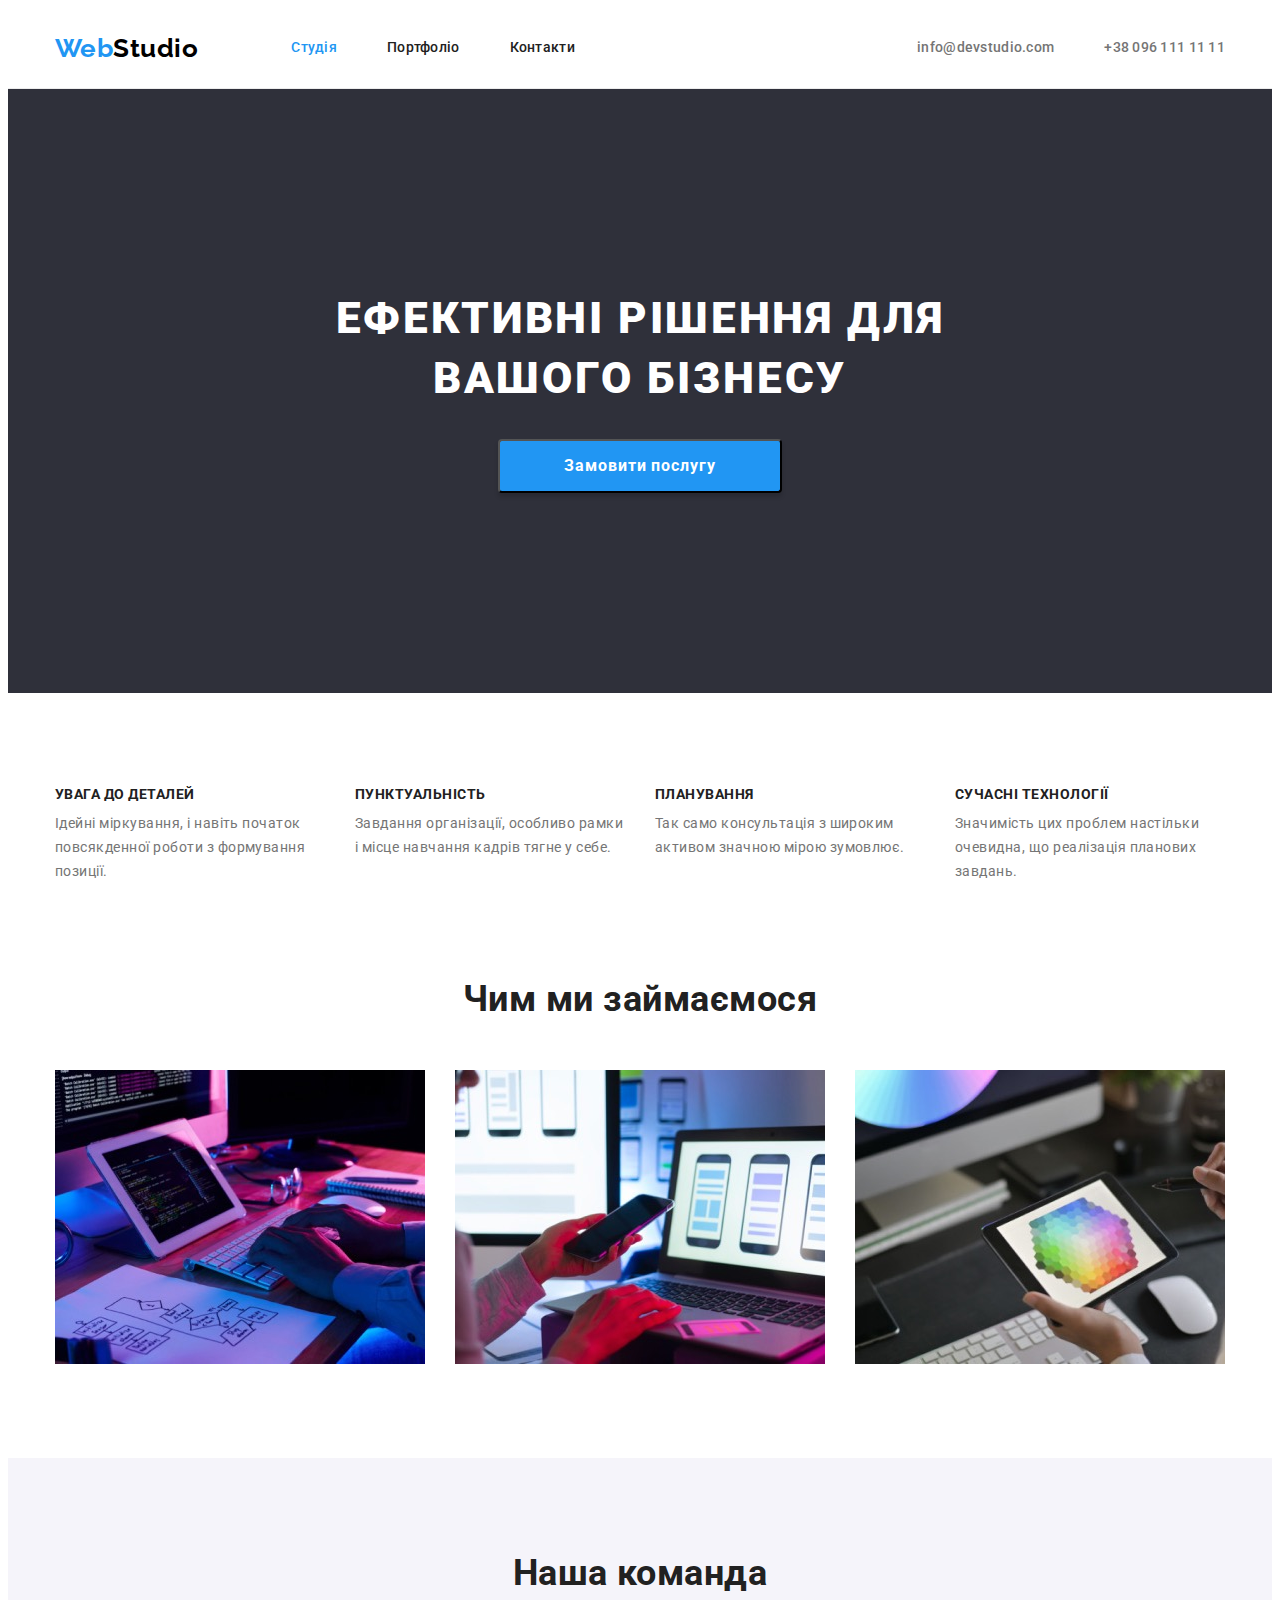
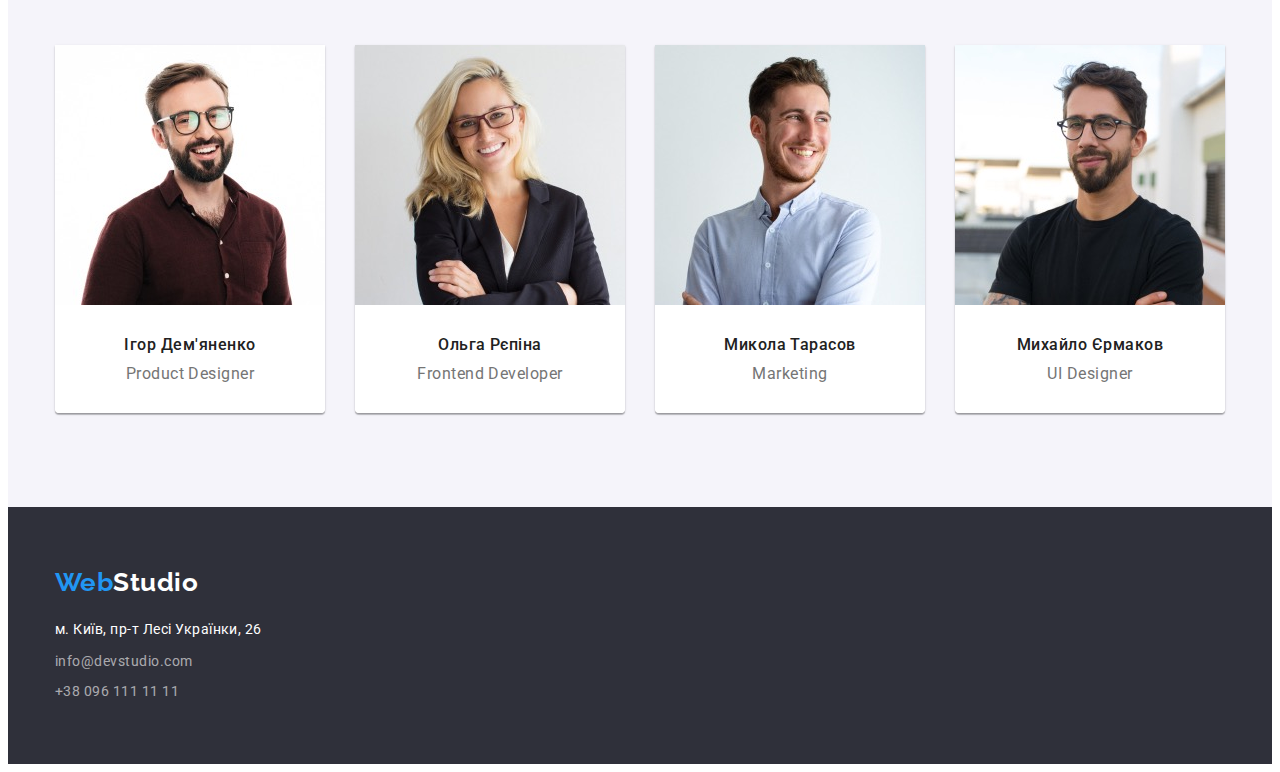
==== index.html @ a658e6cb "Summary" ====
<!DOCTYPE html>
<html lang="uk">
  <head>
    <meta charset="UTF-8" />
    <meta http-equiv="X-UA-Compatible" content="IE=edge" />
    <meta name="viewport" content="width=device-width, initial-scale=1.0" />
    <link rel="preconnect" href="https://fonts.googleapis.com" />
    <link rel="preconnect" href="https://fonts.gstatic.com" crossorigin />
    <link
      href="https://fonts.googleapis.com/css2?family=Raleway:wght@700&family=Roboto:wght@400;500;700;900&display=swap"
      rel="stylesheet"
    />
    <link
      rel="stylesheet"
      href="https://cdnjs.cloudflare.com/ajax/libs/modern-normalize/1.1.0/modern-normalize.min.css"
      integrity="sha512-wpPYUAdjBVSE4KJnH1VR1HeZfpl1ub8YT/NKx4PuQ5NmX2tKuGu6U/JRp5y+Y8XG2tV+wKQpNHVUX03MfMFn9Q=="
      crossorigin="anonymous"
      referrerpolicy="no-referrer"
    />
    <link rel="stylesheet" href="./css/styles.css" />
    <title>WebStudio</title>
  </head>
  <body>
    <!--Верхня лінія-->
    <header class="header">
      <div class="container pagination">
        <nav class="pagination">
          <a href="./index.html" class="logotype-top" lang="en"
            >Web<span class="logo-first-piece">Studio</span>
          </a>
          <ul class="nav-pages list">
            <li class="item">
              <a href="./index.html" class="link current">Студія</a>
            </li>
            <li class="item">
              <a href="./portfolio.html" class="link">Портфоліо</a>
            </li>
            <li class="item"><a href="#" class="link">Контакти</a></li>
          </ul>
        </nav>
        <ul class="feedback list">
          <li class="item">
            <a href="mailto:info@devstudio.com" lang="en" class="link"
              >info@devstudio.com</a
            >
          </li>
          <li class="item">
            <a href="tel:+380961111111" class="link">+38 096 111 11 11</a>
          </li>
        </ul>
      </div>
    </header>
    <main>
      <!--Герой-->
      <section class="hero">
        <div class="container">
          <h1 class="hero-title">Ефективні рішення для вашого бізнесу</h1>
          <button class="button-hero" type="button">Замовити послугу</button>
        </div>
      </section>
      <!--Наші переваги-->
      <section class="features">
        <div class="container">
          <h2 class="visually-hidden">Наші переваги</h2>
          <ul class="features-list list">
            <li class="item">
              <h3 class="subtitle">Увага до деталей</h3>
              <p class="features-description">
                Ідейні міркування, і навіть початок повсякденної роботи з
                формування позиції.
              </p>
            </li>
            <li class="item">
              <h3 class="subtitle">Пунктуальність</h3>
              <p class="features-description">
                Завдання організації, особливо рамки і місце навчання кадрів
                тягне у себе.
              </p>
            </li>
            <li class="item">
              <h3 class="subtitle">Планування</h3>
              <p class="features-description">
                Так само консультація з широким активом значною мірою зумовлює.
              </p>
            </li>
            <li class="item">
              <h3 class="subtitle">Сучасні технології</h3>
              <p class="features-description">
                Значимість цих проблем настільки очевидна, що реалізація
                планових завдань.
              </p>
            </li>
          </ul>
        </div>
      </section>
      <!--Чим ми займаємося-->
      <section class="activity">
        <div class="container">
          <h2 class="title">Чим ми займаємося</h2>
          <ul class="activity-list list">
            <li class="item">
              <img
                src="./images/box-1.jpg"
                alt="Руки на клавіатурі навпроти планшета"
                width="370"
                height="294"
              />
            </li>
            <li class="item">
              <img
                src="./images/box-2.jpg"
                alt="Людина навпроти комп'ютера тримає мобільний телефон"
                width="370"
                height="294"
              />
            </li>
            <li class="item">
              <img
                src="./images/box-3.jpg"
                alt="Цвітова палітра на екрані планшета"
                width="370"
                height="294"
              />
            </li>
          </ul>
        </div>
      </section>
      <!--Наша команда-->
      <section class="team">
        <div class="container">
          <h2 class="title">Наша команда</h2>
          <ul class="team-list list">
            <li class="item">
              <div class="team-member">
                <img
                  src="./images/img.jpg"
                  alt="Чоловік, який посміхається, у темній сорочці та окулярах"
                  width="270"
                  height="260"
                />
                <div class="team-member-descr">
                  <h3 class="subtitle">Ігор Дем'яненко</h3>
                  <p lang="en" class="team-description">Product designer</p>
                </div>
              </div>
            </li>
            <li class="item">
              <div class="team-member">
                <img
                  src="./images/img-2.jpg"
                  alt="Білявка, яка посміхається, у темному піджаку та окулярах"
                  width="270"
                  height="260"
                />
                <div class="team-member-descr">
                  <h3 class="subtitle">Ольга Рєпіна</h3>
                  <p lang="en" class="team-description">Frontend developer</p>
                </div>
              </div>
            </li>
            <li class="item">
              <div class="team-member">
                <img
                  src="./images/img-3.jpg"
                  alt="Чоловік, який посміхається, у світлій сорочці дивиться вбок"
                  width="270"
                  height="260"
                />
                <div class="team-member-descr">
                  <h3 class="subtitle">Микола Тарасов</h3>
                  <p lang="en" class="team-description">Marketing</p>
                </div>
              </div>
            </li>
            <li class="item">
              <div class="team-member">
                <img
                  src="./images/img-4.jpg"
                  alt="Чоловік у темній футболці дивиться у камеру"
                  width="270"
                  height="260"
                />
                <div class="team-member-descr">
                  <h3 class="subtitle">Михайло Єрмаков</h3>
                  <p lang="en" class="team-description">UI designer</p>
                </div>
              </div>
            </li>
          </ul>
        </div>
      </section>
    </main>
    <!--Підвал-->
    <footer class="cellar">
      <div class="container">
        <a href="./index.html" class="logotype-bottom"
          >Web<span class="logo-second-piece">Studio</span>
        </a>
        <address class="address">
          <ul class="connection list">
            <li>
              <a
                href="https://goo.gl/maps/ToiSX3L1xAdF7Vyq6"
                target="_blank"
                rel="noopener noreferrer nofollow"
                class="map"
                >м. Київ, пр-т Лесі Українки, 26</a
              >
            </li>
            <li>
              <a href="mailto:info@devstudio.com" class="mail"
                >info@devstudio.com</a
              >
            </li>
            <li>
              <a href="tel:+380961111111" class="phone">+38 096 111 11 11</a>
            </li>
          </ul>
        </address>
      </div>
    </footer>
  </body>
</html>
---- css/styles.css ----
:root {
    --bgc-primary: #ffffff;
    --bgc-secondary: #2f303a;
    --bgc-tertiary: #f5f4fa;
    --text-colour-primary: #212121;
    --text-colour-secondary: #757575;
    --text-colour-tertiary: #ffffff;
    --accent-colour: #2196f3;
    --accent-colour-hover: #188ce8;
    --text-colour-logo: #000000;
    --text-colour-contacts-footer: rgba(255, 255, 255, 0.6);
    --border-colour-header: #ececec;
    --border-colour-item: #eeeeee;
 }

*, *::before, *::after {
    box-sizing: inherit;
}

body {
    font-family: 'Roboto', sans-serif;
    letter-spacing: 0.03em;

    background-color: var(--bgc-primary);
    color: var(--text-colour-primary);
}

/* Utilities */

.lowercase-letter {
    text-transform: lowercase;
}

.list {
    padding: 0;
    margin: 0;
    list-style: none;
}

img {
    display: block;
    max-width: 100%;
    height: auto;   
} 

.container {
    margin-left: auto;
    margin-right: auto;
    padding-left: 15px;
    padding-right: 15px;
    width: 1170px;
}

/* header styles */

.header {
    border-bottom: 1px solid var(--border-colour-header);
}

.pagination {
    display: flex;
    align-items: center;
    justify-content: space-between;
}

.logotype-top {
    font-family: 'Raleway', sans-serif;
    font-weight: 700;
    font-size: 26px;
    line-height: 1.19;
    text-decoration: none;

    color: var(--accent-colour);
}

.logo-first-piece {
    font-family: 'Raleway', sans-serif;
    font-weight: 700;
    font-size: 26px;
    line-height: 1.19;

    color: var(--text-colour-logo);
}

.nav-pages {
    display: flex;
    margin-left: 93px;
}

.nav-pages .item + .item {
    margin-left: 50px;
}

.link {
    display: block;
    font-weight: 500;
    font-size: 14px;
    line-height: 1.14;
    letter-spacing: 0.02em;
    text-decoration: none;

    color: inherit;

    padding-top: 32px;
    padding-bottom: 32px;
}

.current {
    font-weight: 500;
    font-size: 14px;
    line-height: 1.14;
    letter-spacing: 0.02em;
    text-decoration: none;

    color: var(--accent-colour);
}

.feedback {
    display: flex;
}

.feedback .link {
    display: block;
    color: var(--text-colour-secondary);
}

.feedback .item + .item {
    margin-left: 50px;
}

/* Webstudio styles */
/* hero styles */

.hero {
    text-align: center;
    background-color: var(--bgc-secondary);
    padding-top: 200px;
    padding-bottom: 200px;
}

.hero-title {
    width: 696px;
    margin-top: 0;
    margin-bottom: 30px;
    margin-left: auto;
    margin-right: auto;

    font-weight: 900;
    font-size: 44px;
    line-height: 1.36;
    letter-spacing: 0.06em;
    text-transform: uppercase;

    color: var(--text-colour-tertiary);
}

.button-hero {
    display: inline-block;
    width: 216px;
    padding: 10px 32px;

    font-family: inherit;
    font-weight: 700;
    font-size: 16px;
    line-height: 1.87;
    letter-spacing: 0.06em;

    background-color: var(--accent-colour);
    color: var(--text-colour-tertiary);

    cursor: pointer;
    box-shadow: 0px 4px 4px rgba(0, 0, 0, 0.15);
    border-radius: 4px;
}

.button-hero:hover {
    background: var(--accent-colour-hover);
    box-shadow: 0px 4px 4px rgba(0, 0, 0, 0.15);
    border-radius: 4px;
}

/* Features styles */

.features {
    padding-top: 94px;
}

.features-list {
    display: flex;
}

.features-list .item + .item {
    margin-left: 30px;
}

.features-list .item {
    width: 270px;
}

.features .subtitle {
    font-size: 14px;
    line-height: 1.14;
    text-transform: uppercase;

    margin-top: 0;
    margin-bottom: 10px;
}

.features-description {
    font-size: 14px;
    line-height: 1.71;

    color: var(--text-colour-secondary);

    margin-top: 0;
    margin-bottom: 0;
}

/* Activity styles */

.activity {
    padding: 94px 0;
}

.activity .title {
    font-size: 36px;
    line-height: 1.17;
    text-align: center;

    margin-top: 0;
    margin-bottom: 50px;
}

.activity-list {
    display: flex;
    flex-wrap: wrap;
    gap: 30px;
}

/* Team styles */

.team {
    background-color: var(--bgc-tertiary);

    padding: 94px 0;
}

.team .title {
    margin-top: 0;
    margin-bottom: 50px;

    font-size: 36px;
    line-height: 1.17;   
    text-align: center;
}

.team-list {
    display: flex;
}

.team-list .item + .item {
    margin-left: 30px;
}

.team-member {
    box-shadow: 0px 1px 3px rgba(0, 0, 0, 0.12), 0px 1px 1px rgba(0, 0, 0, 0.14), 0px 2px 1px rgba(0, 0, 0, 0.2);
    border-radius: 0px 0px 4px 4px;
}

.team-member-descr {
    background-color: var(--bgc-primary);

    border-radius: 0px 0px 4px 4px;
    
    padding-top: 30px;
    padding-bottom: 30px;
}

.team .subtitle {
    font-weight: 500;
    font-size: 16px;
    line-height: 1.19;
    text-align: center;

    margin-top: 0;
    margin-bottom: 10px;
}

.team-description {
    font-size: 16px;
    line-height: 1.19;
    text-transform: capitalize;
    text-align: center;

    color: var(--text-colour-secondary);

    margin: 0;
}

/* Footer styles */

.cellar {
    background-color: var(--bgc-secondary);
    padding-top: 60px;
    padding-bottom: 60px;
}

.logotype-bottom {
    display: inline-block;
    margin-bottom: 20px;

    font-family: 'Raleway', serif;
    font-weight: 700;
    font-size: 26px;
    line-height: 1.19;
    text-decoration: none;

    color: var(--accent-colour);
}

.logo-second-piece {
    font-family: 'Raleway', sans-serif;
    font-weight: 700;
    font-size: 26px;
    line-height: 1.19;

    color: var(--text-colour-tertiary);
}

.address {
    font-style: normal;
}

.map {
    display: inline-block;
    margin-bottom: 9px;

    font-size: 14px;
    line-height: 1.714;
    text-decoration: none;

    color: var(--text-colour-tertiary);
}
.mail {
    display: inline-block;
    margin-bottom: 6px;

    font-size: 14px;
    line-height: 1.714;
    text-decoration: none;

    color: var(--text-colour-contacts-footer);
}    

.phone {
    font-size: 14px;
    line-height: 1.71;
    text-decoration: none;

    color: var(--text-colour-contacts-footer);
}

/* Portfolio styles */
/* Projects styles */

.projects {
    padding-top: 94px;
    padding-bottom: 94px;
}

/* Filters styles */

.filters-list {
    display: flex;
    justify-content: center;
    margin-bottom: 50px;
}

.filters-list .item + .item {
    margin-left: 8px;
}

.button-filter {
    font-weight: 500;
    font-size: 16px;
    line-height: 1.62;
    letter-spacing: inherit;
    text-align: center;

    color: inherit;
    background-color: var(--bgc-tertiary);

    cursor: pointer;

    padding: 6px 22px;
    border: none;
    border-radius: 4px;
}

.button-filter:hover,
.button-filter:focus {
    color: var(--text-colour-tertiary);
    background-color: var(--accent-colour);
}

.current-btn {
    color: var(--text-colour-tertiary);
    background-color: var(--accent-colour);

    box-shadow: 0px 3px 1px rgba(0, 0, 0, 0.1), 0px 1px 2px rgba(0, 0, 0, 0.08), 0px 2px 2px rgba(0, 0, 0, 0.12);
}

/* Project's boxes styles */

.projects-list {
    display: flex;
    flex-wrap: wrap;
    gap: 30px;
}

.project-link {
    display: block;
    text-decoration: none;

    color: inherit;
}

.project-descr {
    padding: 20px 24px;

    border: 1px solid var(--border-colour-item);
    border-top: none;
}

.projects-list .subtitle {
    margin: 0 auto 4px;

    font-size: 18px;
    line-height: 2;
    letter-spacing: 0.06em;
    text-transform: capitalize;
}

.projects-list .description {
    margin: 0 auto;

    font-size: 16px;
    line-height: 1.87;

    color: var(--text-colour-secondary);
}

/* Miscellanea */

.visually-hidden {
    position: absolute;    
    white-space: nowrap;    
    width: 1px;   
    height: 1px;
    
    overflow: hidden;   
    border: 0;   
    padding: 0;    
    clip: rect(0, 0, 0, 0);    
    clip-path: inset(50%);    
    margin: -1px;
}

.link:hover,
.link:focus,
.map:hover,
.map:focus,
.mail:hover,
.mail:focus,
.phone:hover,
.phone:focus {
    color: var(--accent-colour);
}
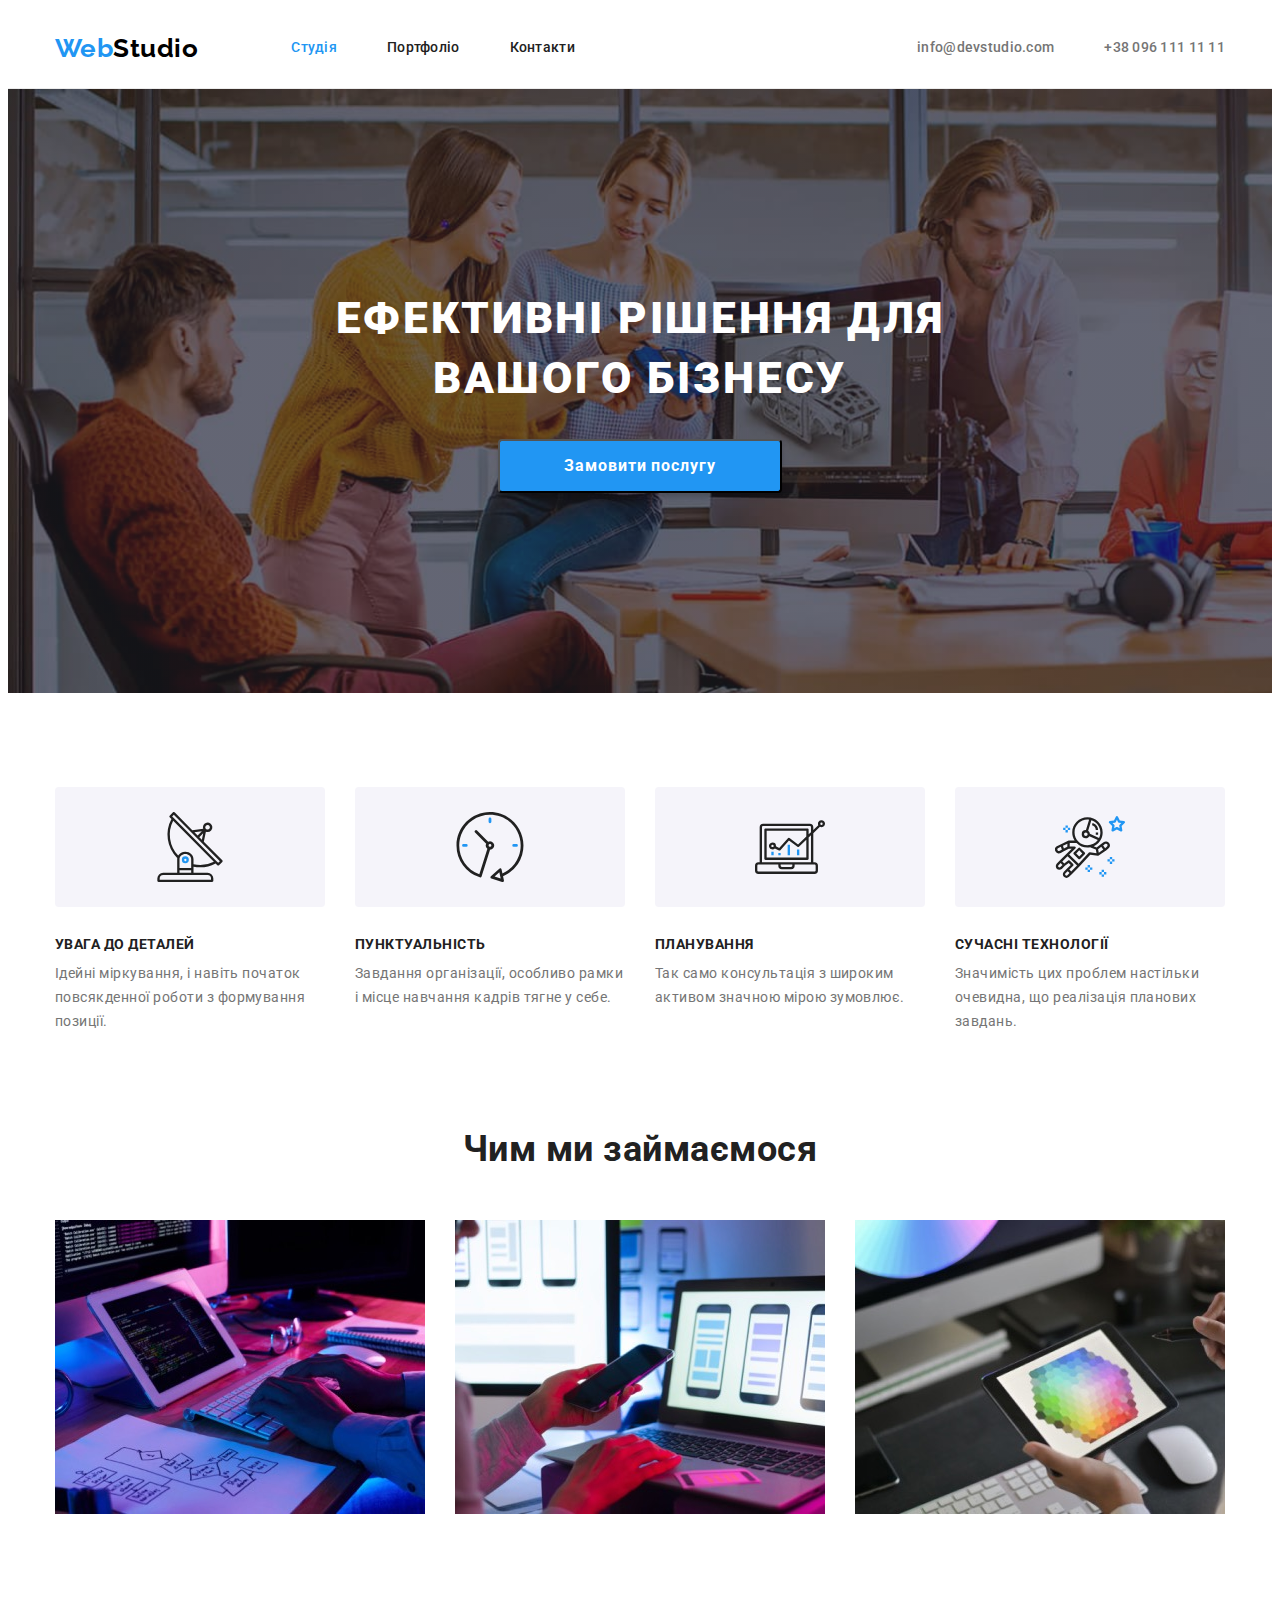
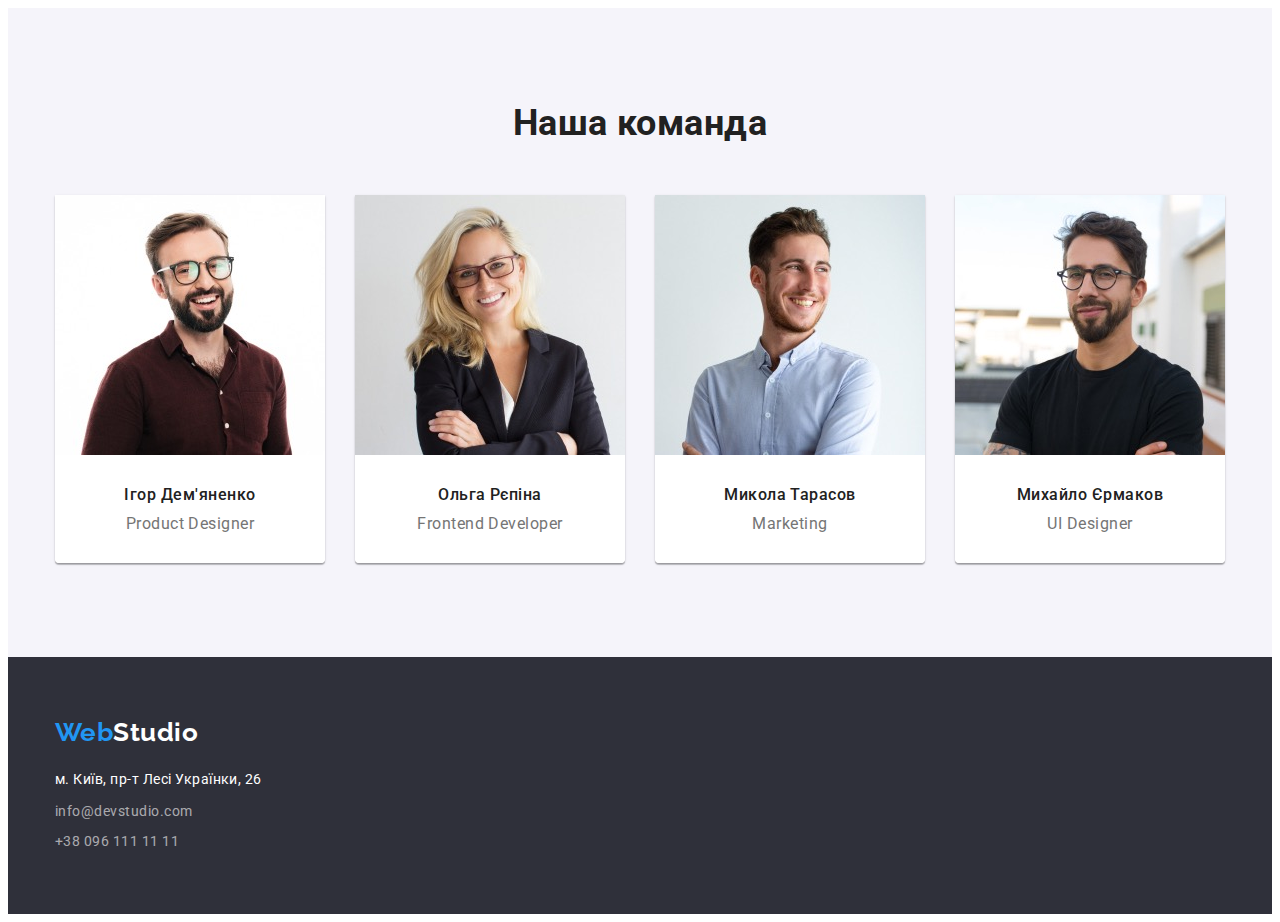
==== commit 65ceab0c: "Update files" ====
--- a/index.html
+++ b/index.html
@@ -52,38 +52,40 @@
     </header>
     <main>
       <!--Герой-->
-      <section class="hero">
-        <div class="container">
-          <h1 class="hero-title">Ефективні рішення для вашого бізнесу</h1>
-          <button class="button-hero" type="button">Замовити послугу</button>
-        </div>
-      </section>
+      <div class="hero-background">
+        <section class="hero">
+          <div class="container">
+            <h1 class="hero-title">Ефективні рішення для вашого бізнесу</h1>
+            <button class="button-hero" type="button">Замовити послугу</button>
+          </div>
+        </section>
+      </div>
       <!--Наші переваги-->
       <section class="features">
         <div class="container">
           <h2 class="visually-hidden">Наші переваги</h2>
           <ul class="features-list list">
-            <li class="item">
+            <li class="item icon-antenna">
               <h3 class="subtitle">Увага до деталей</h3>
               <p class="features-description">
                 Ідейні міркування, і навіть початок повсякденної роботи з
                 формування позиції.
               </p>
             </li>
-            <li class="item">
+            <li class="item icon-clock">
               <h3 class="subtitle">Пунктуальність</h3>
               <p class="features-description">
                 Завдання організації, особливо рамки і місце навчання кадрів
                 тягне у себе.
               </p>
             </li>
-            <li class="item">
+            <li class="item icon-diagram">
               <h3 class="subtitle">Планування</h3>
               <p class="features-description">
                 Так само консультація з широким активом значною мірою зумовлює.
               </p>
             </li>
-            <li class="item">
+            <li class="item icon-astronaut">
               <h3 class="subtitle">Сучасні технології</h3>
               <p class="features-description">
                 Значимість цих проблем настільки очевидна, що реалізація
@@ -141,6 +143,20 @@
                 <div class="team-member-descr">
                   <h3 class="subtitle">Ігор Дем'яненко</h3>
                   <p lang="en" class="team-description">Product designer</p>
+                  <ul class="team-social-links-list list">
+                    <li>
+                      <a href="#"></a>
+                    </li>
+                    <li>
+                      <a href="#"></a>
+                    </li>
+                    <li>
+                      <a href="#"></a>
+                    </li>
+                    <li>
+                      <a href="#"></a>
+                    </li>
+                  </ul>
                 </div>
               </div>
             </li>
@@ -155,6 +171,20 @@
                 <div class="team-member-descr">
                   <h3 class="subtitle">Ольга Рєпіна</h3>
                   <p lang="en" class="team-description">Frontend developer</p>
+                  <ul class="team-social-links-list list">
+                    <li>
+                      <a href="#"></a>
+                    </li>
+                    <li>
+                      <a href="#"></a>
+                    </li>
+                    <li>
+                      <a href="#"></a>
+                    </li>
+                    <li>
+                      <a href="#"></a>
+                    </li>
+                  </ul>
                 </div>
               </div>
             </li>
@@ -169,6 +199,20 @@
                 <div class="team-member-descr">
                   <h3 class="subtitle">Микола Тарасов</h3>
                   <p lang="en" class="team-description">Marketing</p>
+                  <ul class="team-social-links-list list">
+                    <li>
+                      <a href="#"></a>
+                    </li>
+                    <li>
+                      <a href="#"></a>
+                    </li>
+                    <li>
+                      <a href="#"></a>
+                    </li>
+                    <li>
+                      <a href="#"></a>
+                    </li>
+                  </ul>
                 </div>
               </div>
             </li>
@@ -183,6 +227,20 @@
                 <div class="team-member-descr">
                   <h3 class="subtitle">Михайло Єрмаков</h3>
                   <p lang="en" class="team-description">UI designer</p>
+                  <ul class="team-social-links-list list">
+                    <li>
+                      <a href="#"></a>
+                    </li>
+                    <li>
+                      <a href="#"></a>
+                    </li>
+                    <li>
+                      <a href="#"></a>
+                    </li>
+                    <li>
+                      <a href="#"></a>
+                    </li>
+                  </ul>
                 </div>
               </div>
             </li>
--- a/css/styles.css
+++ b/css/styles.css
@@ -131,9 +131,19 @@
 /* Webstudio styles */
 /* hero styles */
 
+.hero-background {
+    max-width: 1600px;
+    min-height: 600px;
+    margin-left: auto;
+    margin-right: auto;
+    
+    background-image: linear-gradient(to right, rgba(47, 48, 58, 0.4), rgba(47, 48, 58, 0.4)), url('../images/meeting-bgd.jpg');
+    background-repeat: no-repeat;
+    background-size: cover;
+}
+
 .hero {
     text-align: center;
-    background-color: var(--bgc-secondary);
     padding-top: 200px;
     padding-bottom: 200px;
 }
@@ -195,6 +205,33 @@
 
 .features-list .item {
     width: 270px;
+}
+
+.features-list .item::before {
+    display: block;
+    content: '';
+    height: 120px;
+    margin-bottom: 30px;
+    background-repeat: no-repeat;
+    background-position: center;
+    background-color: var(--bgc-tertiary);
+    border-radius: 4px; 
+}
+
+.icon-antenna::before {
+    background-image: url(../images/antenna.svg);
+}
+
+.icon-clock::before {
+    background-image: url(../images/clock.svg);
+}
+
+.icon-diagram::before {
+    background-image: url(../images/diagram.svg);
+}
+
+.icon-astronaut::before {
+    background-image: url(../images/astronaut.svg);
 }
 
 .features .subtitle {
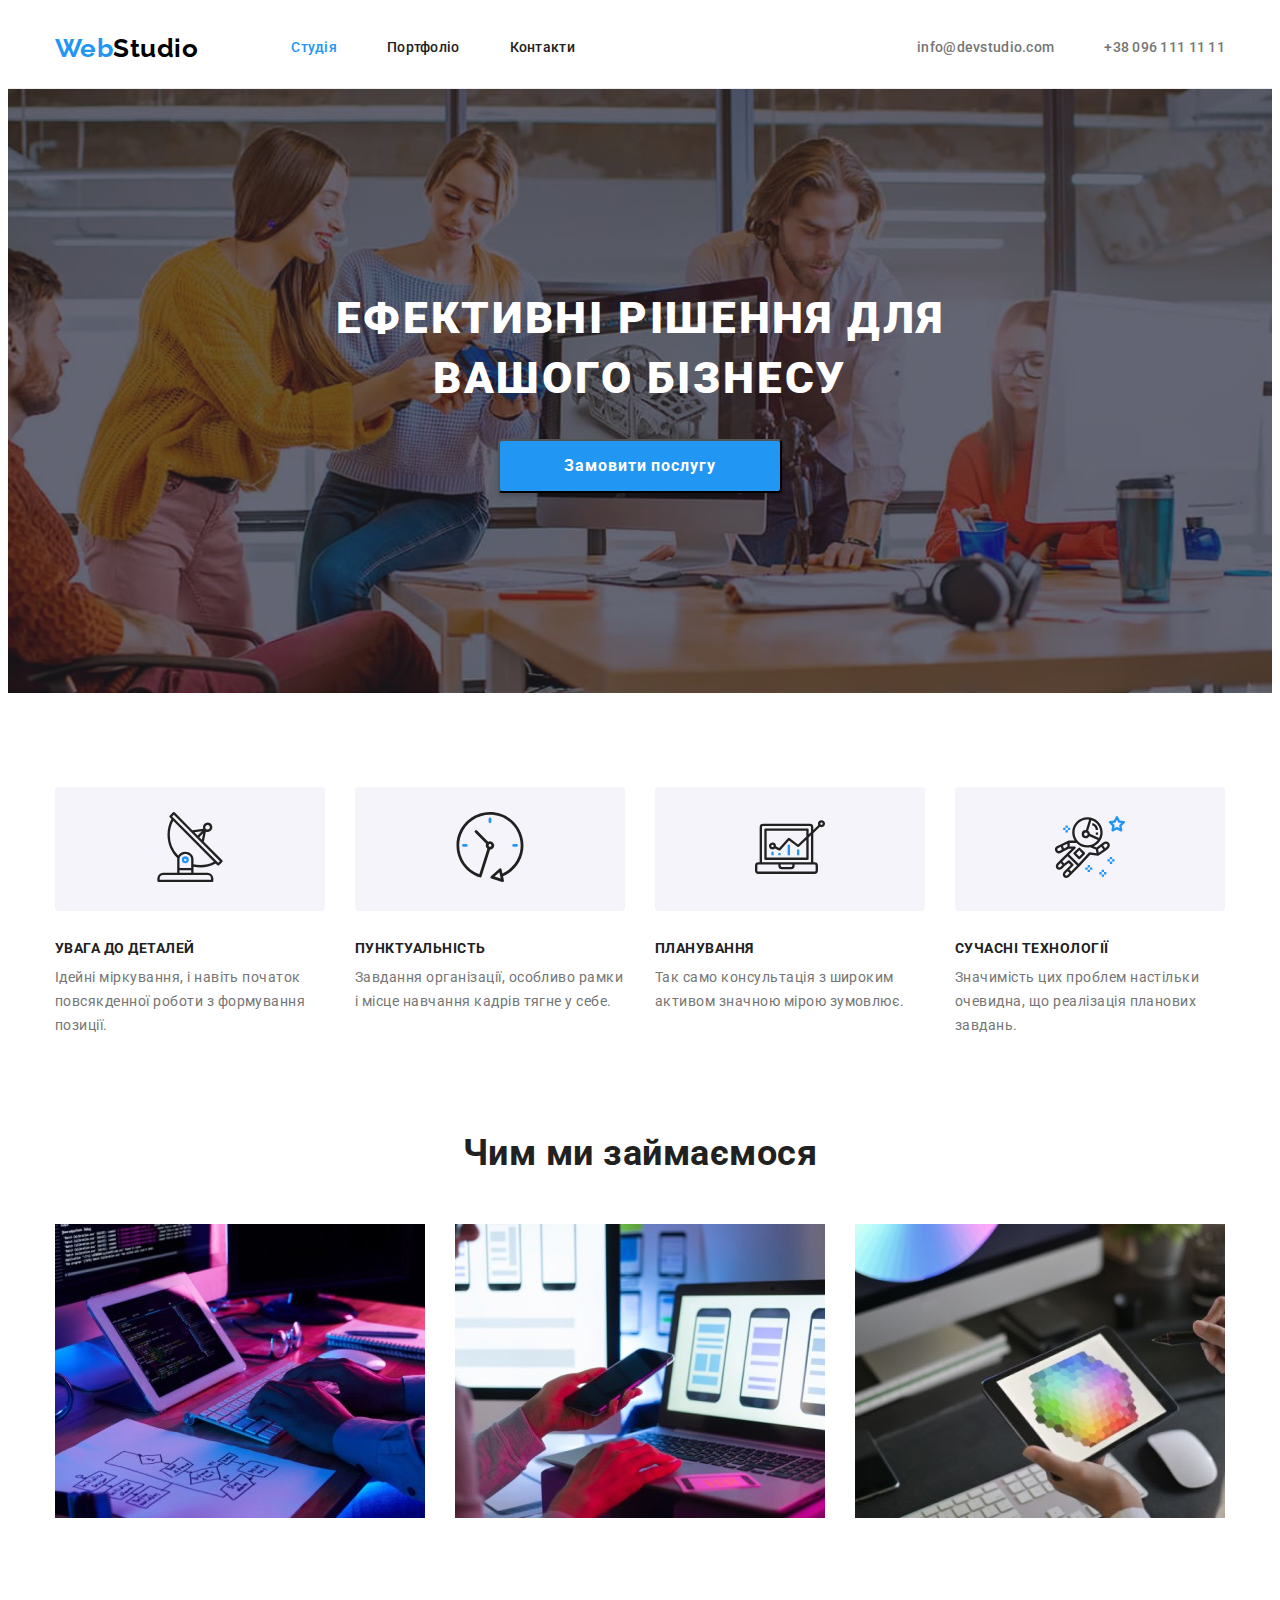
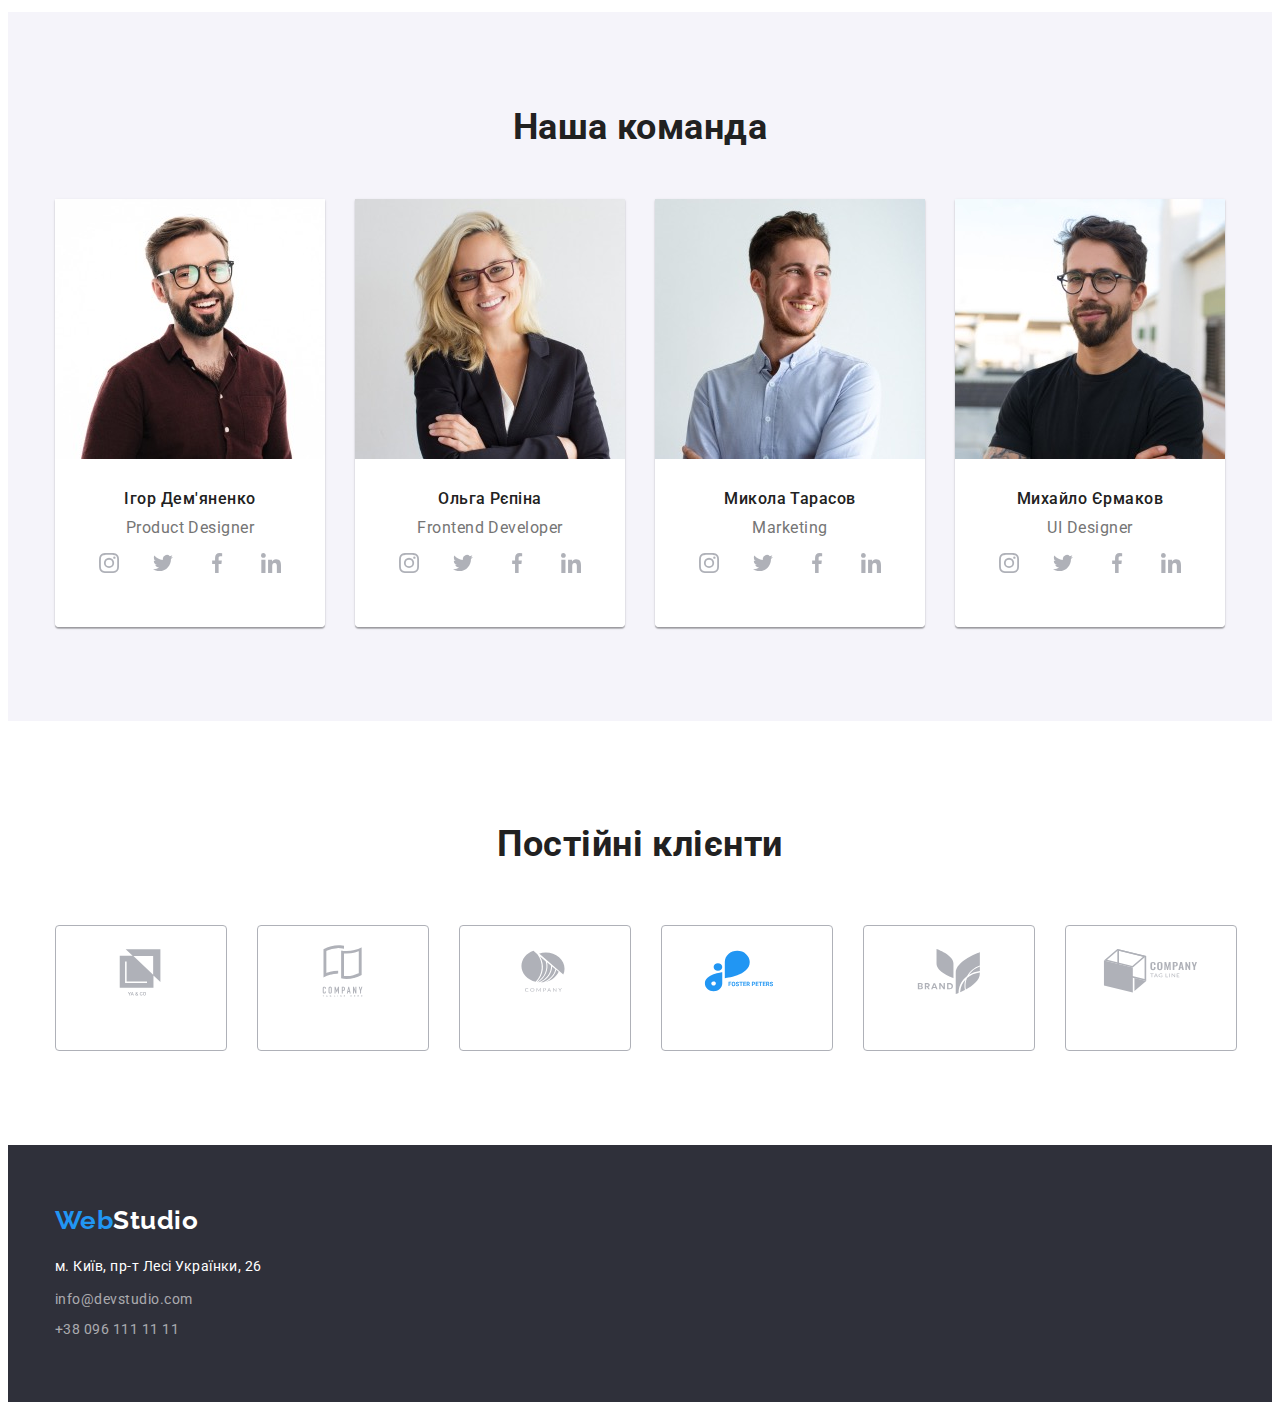
==== commit 9683a808: "Summary" ====
--- a/index.html
+++ b/index.html
@@ -65,27 +65,47 @@
         <div class="container">
           <h2 class="visually-hidden">Наші переваги</h2>
           <ul class="features-list list">
-            <li class="item icon-antenna">
+            <li class="item">
+              <div class="features-icon">
+                <svg class="icon" width="70" height="70">
+                  <use href="./images/icons.svg#icon-antenna"></use>
+                </svg>
+              </div>
               <h3 class="subtitle">Увага до деталей</h3>
               <p class="features-description">
                 Ідейні міркування, і навіть початок повсякденної роботи з
                 формування позиції.
               </p>
             </li>
-            <li class="item icon-clock">
+            <li class="item">
+              <div class="features-icon">
+                <svg class="icon" width="70" height="70">
+                  <use href="./images/icons.svg#icon-clock"></use>
+                </svg>
+              </div>
               <h3 class="subtitle">Пунктуальність</h3>
               <p class="features-description">
                 Завдання організації, особливо рамки і місце навчання кадрів
                 тягне у себе.
               </p>
             </li>
-            <li class="item icon-diagram">
+            <li class="item">
+              <div class="features-icon">
+                <svg class="icon" width="70" height="70">
+                  <use href="./images/icons.svg#icon-diagram"></use>
+                </svg>
+              </div>
               <h3 class="subtitle">Планування</h3>
               <p class="features-description">
                 Так само консультація з широким активом значною мірою зумовлює.
               </p>
             </li>
-            <li class="item icon-astronaut">
+            <li class="item">
+              <div class="features-icon">
+                <svg class="icon" width="70" height="70">
+                  <use href="./images/icons.svg#icon-astronaut"></use>
+                </svg>
+              </div>
               <h3 class="subtitle">Сучасні технології</h3>
               <p class="features-description">
                 Значимість цих проблем настільки очевидна, що реалізація
@@ -145,16 +165,32 @@
                   <p lang="en" class="team-description">Product designer</p>
                   <ul class="team-social-links-list list">
                     <li>
-                      <a href="#"></a>
-                    </li>
-                    <li>
-                      <a href="#"></a>
-                    </li>
-                    <li>
-                      <a href="#"></a>
-                    </li>
-                    <li>
-                      <a href="#"></a>
+                      <a class="social-link" href="#">
+                        <svg class="icon" width="20" height="20">
+                          <use href="./images/icons.svg#icon-instagram"></use>
+                        </svg>
+                      </a>
+                    </li>
+                    <li>
+                      <a class="social-link" href="#">
+                        <svg class="icon" width="20" height="20">
+                          <use href="./images/icons.svg#icon-twitter"></use>
+                        </svg>
+                      </a>
+                    </li>
+                    <li>
+                      <a class="social-link" href="#">
+                        <svg class="icon" width="20" height="20">
+                          <use href="./images/icons.svg#icon-facebook"></use>
+                        </svg>
+                      </a>
+                    </li>
+                    <li>
+                      <a class="social-link" href="#">
+                        <svg class="icon" width="20" height="20">
+                          <use href="./images/icons.svg#icon-linkedin"></use>
+                        </svg>
+                      </a>
                     </li>
                   </ul>
                 </div>
@@ -173,16 +209,32 @@
                   <p lang="en" class="team-description">Frontend developer</p>
                   <ul class="team-social-links-list list">
                     <li>
-                      <a href="#"></a>
-                    </li>
-                    <li>
-                      <a href="#"></a>
-                    </li>
-                    <li>
-                      <a href="#"></a>
-                    </li>
-                    <li>
-                      <a href="#"></a>
+                      <a class="social-link" href="#">
+                        <svg class="icon" width="20" height="20">
+                          <use href="./images/icons.svg#icon-instagram"></use>
+                        </svg>
+                      </a>
+                    </li>
+                    <li>
+                      <a class="social-link" href="#">
+                        <svg class="icon" width="20" height="20">
+                          <use href="./images/icons.svg#icon-twitter"></use>
+                        </svg>
+                      </a>
+                    </li>
+                    <li>
+                      <a class="social-link" href="#">
+                        <svg class="icon" width="20" height="20">
+                          <use href="./images/icons.svg#icon-facebook"></use>
+                        </svg>
+                      </a>
+                    </li>
+                    <li>
+                      <a class="social-link" href="#">
+                        <svg class="icon" width="20" height="20">
+                          <use href="./images/icons.svg#icon-linkedin"></use>
+                        </svg>
+                      </a>
                     </li>
                   </ul>
                 </div>
@@ -201,16 +253,32 @@
                   <p lang="en" class="team-description">Marketing</p>
                   <ul class="team-social-links-list list">
                     <li>
-                      <a href="#"></a>
-                    </li>
-                    <li>
-                      <a href="#"></a>
-                    </li>
-                    <li>
-                      <a href="#"></a>
-                    </li>
-                    <li>
-                      <a href="#"></a>
+                      <a class="social-link" href="#">
+                        <svg class="icon" width="20" height="20">
+                          <use href="./images/icons.svg#icon-instagram"></use>
+                        </svg>
+                      </a>
+                    </li>
+                    <li>
+                      <a class="social-link" href="#">
+                        <svg class="icon" width="20" height="20">
+                          <use href="./images/icons.svg#icon-twitter"></use>
+                        </svg>
+                      </a>
+                    </li>
+                    <li>
+                      <a class="social-link" href="#">
+                        <svg class="icon" width="20" height="20">
+                          <use href="./images/icons.svg#icon-facebook"></use>
+                        </svg>
+                      </a>
+                    </li>
+                    <li>
+                      <a class="social-link" href="#">
+                        <svg class="icon" width="20" height="20">
+                          <use href="./images/icons.svg#icon-linkedin"></use>
+                        </svg>
+                      </a>
                     </li>
                   </ul>
                 </div>
@@ -229,20 +297,86 @@
                   <p lang="en" class="team-description">UI designer</p>
                   <ul class="team-social-links-list list">
                     <li>
-                      <a href="#"></a>
-                    </li>
-                    <li>
-                      <a href="#"></a>
-                    </li>
-                    <li>
-                      <a href="#"></a>
-                    </li>
-                    <li>
-                      <a href="#"></a>
+                      <a class="social-link" href="#">
+                        <svg class="icon" width="20" height="20">
+                          <use href="./images/icons.svg#icon-instagram"></use>
+                        </svg>
+                      </a>
+                    </li>
+                    <li>
+                      <a class="social-link" href="#">
+                        <svg class="icon" width="20" height="20">
+                          <use href="./images/icons.svg#icon-twitter"></use>
+                        </svg>
+                      </a>
+                    </li>
+                    <li>
+                      <a class="social-link" href="#">
+                        <svg class="icon" width="20" height="20">
+                          <use href="./images/icons.svg#icon-facebook"></use>
+                        </svg>
+                      </a>
+                    </li>
+                    <li>
+                      <a class="social-link" href="#">
+                        <svg class="icon" width="20" height="20">
+                          <use href="./images/icons.svg#icon-linkedin"></use>
+                        </svg>
+                      </a>
                     </li>
                   </ul>
                 </div>
               </div>
+            </li>
+          </ul>
+        </div>
+      </section>
+      <!--Постійні клієнти-->
+      <section class="clients">
+        <div class="container">
+          <h2 class="clients-title">Постійні клієнти</h2>
+          <ul class="clients-list list">
+            <li class="clients-logo">
+              <a href="#" class="client-logo-link">
+                <svg class="icon" width="106" height="60">
+                  <use href="./images/icons.svg#icon-client-1"></use>
+                </svg>
+              </a>
+            </li>
+            <li class="clients-logo">
+              <a href="#" class="client-logo-link">
+                <svg class="icon" width="106" height="60">
+                  <use href="./images/icons.svg#icon-client-2"></use>
+                </svg>
+              </a>
+            </li>
+            <li class="clients-logo">
+              <a href="#" class="client-logo-link">
+                <svg class="icon" width="106" height="60">
+                  <use href="./images/icons.svg#icon-client-3"></use>
+                </svg>
+              </a>
+            </li>
+            <li class="clients-logo">
+              <a href="#" class="client-logo-link">
+                <svg class="icon" width="106" height="60">
+                  <use href="./images/icons.svg#icon-client-4"></use>
+                </svg>
+              </a>
+            </li>
+            <li class="clients-logo">
+              <a href="#" class="client-logo-link">
+                <svg class="icon" width="106" height="60">
+                  <use href="./images/icons.svg#icon-client-5"></use>
+                </svg>
+              </a>
+            </li>
+            <li class="clients-logo">
+              <a href="#" class="client-logo-link">
+                <svg class="icon" width="106" height="60">
+                  <use href="./images/icons.svg#icon-client-6"></use>
+                </svg>
+              </a>
             </li>
           </ul>
         </div>
--- a/css/styles.css
+++ b/css/styles.css
@@ -134,11 +134,9 @@
 .hero-background {
     max-width: 1600px;
     min-height: 600px;
-    margin-left: auto;
-    margin-right: auto;
-    
+
     background-image: linear-gradient(to right, rgba(47, 48, 58, 0.4), rgba(47, 48, 58, 0.4)), url('../images/meeting-bgd.jpg');
-    background-repeat: no-repeat;
+    background-position: center;
     background-size: cover;
 }
 
@@ -207,31 +205,12 @@
     width: 270px;
 }
 
-.features-list .item::before {
-    display: block;
-    content: '';
-    height: 120px;
+.features-icon {
+    padding: 25px 100px;
     margin-bottom: 30px;
-    background-repeat: no-repeat;
-    background-position: center;
+
     background-color: var(--bgc-tertiary);
     border-radius: 4px; 
-}
-
-.icon-antenna::before {
-    background-image: url(../images/antenna.svg);
-}
-
-.icon-clock::before {
-    background-image: url(../images/clock.svg);
-}
-
-.icon-diagram::before {
-    background-image: url(../images/diagram.svg);
-}
-
-.icon-astronaut::before {
-    background-image: url(../images/astronaut.svg);
 }
 
 .features .subtitle {
@@ -293,10 +272,7 @@
 
 .team-list {
     display: flex;
-}
-
-.team-list .item + .item {
-    margin-left: 30px;
+    gap: 30px;
 }
 
 .team-member {
@@ -331,7 +307,71 @@
 
     color: var(--text-colour-secondary);
 
-    margin: 0;
+    margin-top: 0;
+    margin-bottom: 16px;
+}
+
+.team-social-links-list {
+    display: flex;
+    justify-content: center;
+    gap: 10px;
+}
+
+.social-link {
+    display: flex;
+    justify-content: center;
+    width: 44px;
+    height: 44px;
+    background-color: var(--bgc-primary);
+    border-radius: 50%;
+}
+
+.social-link:hover,
+.social-link:focus {
+    background-color: var(--accent-colour);
+}
+
+.social-link .icon {
+    fill: #AFB1B8;
+}
+
+.social-link .icon:hover {
+    fill: var(--text-colour-tertiary);
+}
+
+/* Clients styles */
+
+.clients {
+    padding: 94px 0;
+}
+
+.clients-title {
+    font-weight: 700;
+    font-size: 36px;
+    line-height: 1.666;
+    text-align: center;
+
+    margin-top: 0;
+    margin-bottom: 50px;
+}
+
+.clients-list {
+    display: flex;
+    gap: 30px;
+}
+
+.clients-logo {
+    width: 170px;
+    height: 92px;
+
+    padding: 16px 32px;
+    border: 1px solid #AFB1B8;
+    border-radius: 4px;
+}
+
+.client-logo-link:hover,
+.client-logo-link:focus {
+    border: 1px solid #2196F3;
 }
 
 /* Footer styles */
@@ -438,13 +478,12 @@
 .button-filter:focus {
     color: var(--text-colour-tertiary);
     background-color: var(--accent-colour);
+    box-shadow: 0px 3px 1px rgba(0, 0, 0, 0.1), 0px 1px 2px rgba(0, 0, 0, 0.08), 0px 2px 2px rgba(0, 0, 0, 0.12);
 }
 
 .current-btn {
     color: var(--text-colour-tertiary);
     background-color: var(--accent-colour);
-
-    box-shadow: 0px 3px 1px rgba(0, 0, 0, 0.1), 0px 1px 2px rgba(0, 0, 0, 0.08), 0px 2px 2px rgba(0, 0, 0, 0.12);
 }
 
 /* Project's boxes styles */
@@ -460,6 +499,10 @@
     text-decoration: none;
 
     color: inherit;
+}
+
+.project-link:hover {
+    box-shadow: 0px 1px 1px rgba(0, 0, 0, 0.12), 0px 4px 4px rgba(0, 0, 0, 0.06), 1px 4px 6px rgba(0, 0, 0, 0.16);
 }
 
 .project-descr {
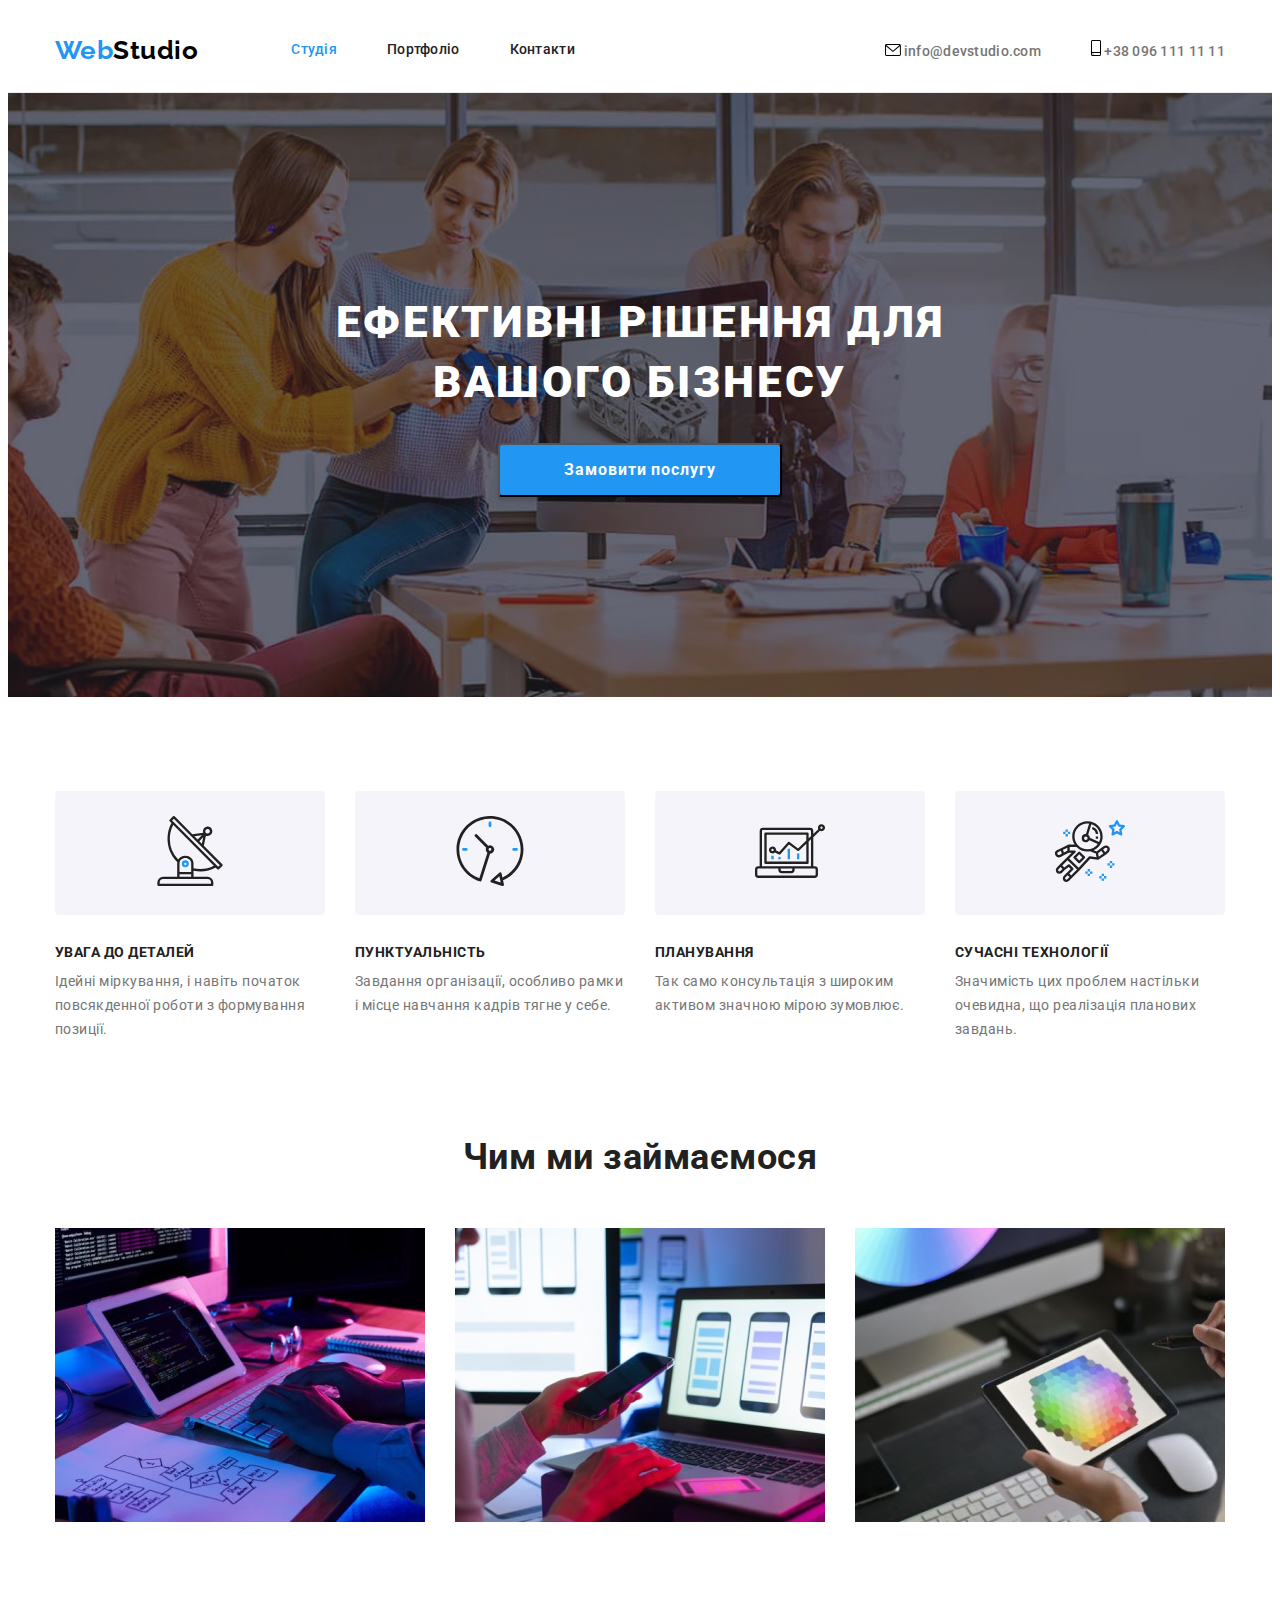
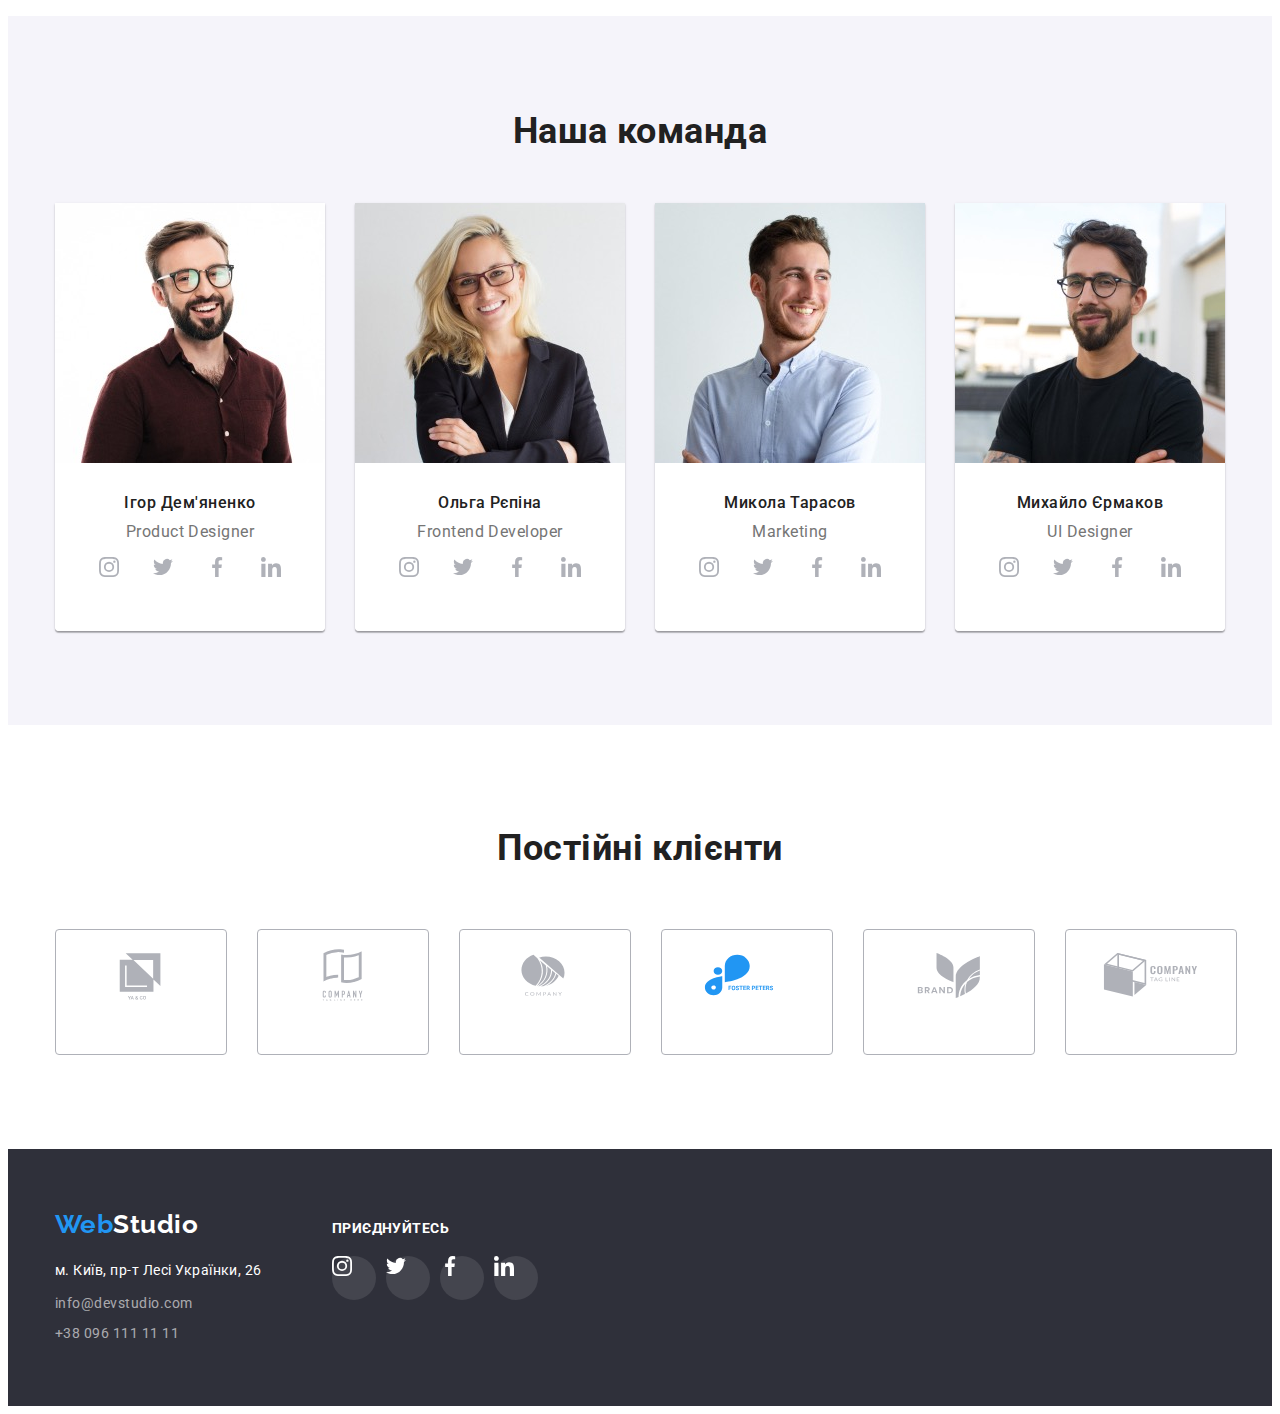
==== commit 3373ba38: "Update files" ====
--- a/index.html
+++ b/index.html
@@ -40,12 +40,20 @@
         </nav>
         <ul class="feedback list">
           <li class="item">
-            <a href="mailto:info@devstudio.com" lang="en" class="link"
-              >info@devstudio.com</a
+            <a class="link" href="mailto:info@devstudio.com" lang="en">
+              <svg clas="icon" width="16" height="12">
+                <use href="./images/icons.svg#icon-envelope"></use>
+              </svg>
+              info@devstudio.com</a
             >
           </li>
           <li class="item">
-            <a href="tel:+380961111111" class="link">+38 096 111 11 11</a>
+            <a class="link" href="tel:+380961111111">
+              <svg clas="icon" width="10" height="16">
+                <use href="./images/icons.svg#icon-smartphone"></use>
+              </svg>
+              +38 096 111 11 11</a
+            >
           </li>
         </ul>
       </div>
@@ -384,31 +392,66 @@
     </main>
     <!--Підвал-->
     <footer class="cellar">
-      <div class="container">
-        <a href="./index.html" class="logotype-bottom"
-          >Web<span class="logo-second-piece">Studio</span>
-        </a>
-        <address class="address">
-          <ul class="connection list">
-            <li>
-              <a
-                href="https://goo.gl/maps/ToiSX3L1xAdF7Vyq6"
-                target="_blank"
-                rel="noopener noreferrer nofollow"
-                class="map"
-                >м. Київ, пр-т Лесі Українки, 26</a
-              >
-            </li>
-            <li>
-              <a href="mailto:info@devstudio.com" class="mail"
-                >info@devstudio.com</a
-              >
-            </li>
-            <li>
-              <a href="tel:+380961111111" class="phone">+38 096 111 11 11</a>
-            </li>
-          </ul>
-        </address>
+      <div class="container footer-information">
+        <div class="address-group">
+          <a href="./index.html" class="logotype-bottom"
+            >Web<span class="logo-second-piece">Studio</span>
+          </a>
+          <address class="address">
+            <ul class="connection list">
+              <li>
+                <a
+                  href="https://goo.gl/maps/ToiSX3L1xAdF7Vyq6"
+                  target="_blank"
+                  rel="noopener noreferrer nofollow"
+                  class="map"
+                  >м. Київ, пр-т Лесі Українки, 26</a
+                >
+              </li>
+              <li>
+                <a href="mailto:info@devstudio.com" class="mail"
+                  >info@devstudio.com</a
+                >
+              </li>
+              <li>
+                <a href="tel:+380961111111" class="phone">+38 096 111 11 11</a>
+              </li>
+            </ul>
+          </address>
+        </div>
+        <div class="socials">
+          <h3 class="socials-title">Приєднуйтесь</h3>
+          <ul class="socials-list list">
+            <li class="item">
+              <a class="social-networks" href="#">
+                <svg class="icon" width="20" height="20">
+                  <use href="./images/icons.svg#icon-instagram"></use>
+                </svg>
+              </a>
+            </li>
+            <li class="item">
+              <a class="social-networks" href="#">
+                <svg class="icon" width="20" height="20">
+                  <use href="./images/icons.svg#icon-twitter"></use>
+                </svg>
+              </a>
+            </li>
+            <li class="item">
+              <a class="social-networks" href="#">
+                <svg class="icon" width="20" height="20">
+                  <use href="./images/icons.svg#icon-facebook"></use>
+                </svg>
+              </a>
+            </li>
+            <li class="item">
+              <a class="social-networks" href="#">
+                <svg class="icon" width="20" height="20">
+                  <use href="./images/icons.svg#icon-linkedin"></use>
+                </svg>
+              </a>
+            </li>
+          </ul>
+        </div>
       </div>
     </footer>
   </body>
--- a/css/styles.css
+++ b/css/styles.css
@@ -117,11 +117,23 @@
 
 .feedback {
     display: flex;
+    align-items: baseline;
 }
 
 .feedback .link {
     display: block;
     color: var(--text-colour-secondary);
+}
+
+.link > .icon {
+    margin-right: 10px;
+
+    fill: var(--text-colour-secondary);
+}
+
+.link > .icon:hover,
+.link > .icon:focus {
+    fill: var(--accent-colour);
 }
 
 .feedback .item + .item {
@@ -382,6 +394,16 @@
     padding-bottom: 60px;
 }
 
+.footer-information {
+    display: flex;
+    flex-wrap: wrap;
+    align-items: baseline;
+}
+
+.address-group {
+    margin-right: 70px;
+}
+
 .logotype-bottom {
     display: inline-block;
     margin-bottom: 20px;
@@ -435,6 +457,41 @@
     text-decoration: none;
 
     color: var(--text-colour-contacts-footer);
+}
+
+.socials-title {
+    font-weight: 700;
+    font-size: 14px;
+    line-height: 1.143;
+    letter-spacing: 0.03em;
+    text-transform: uppercase;
+
+    color: var(--text-colour-tertiary);
+
+    margin-top: 0;
+    margin-bottom: 20px;
+}
+
+.socials-list {
+    display: flex;
+    gap: 10px;
+}
+
+.social-networks {
+    display: inline-block;
+    width: 44px;
+    height: 44px;
+    background-color: rgba(255, 255, 255, 0.1);
+    border-radius: 50%;
+}
+
+.social-networks .icon {
+    fill: var(--text-colour-tertiary);
+}
+
+.social-networks:hover,
+.social-networks:focus {
+    background-color: var(--accent-colour);
 }
 
 /* Portfolio styles */
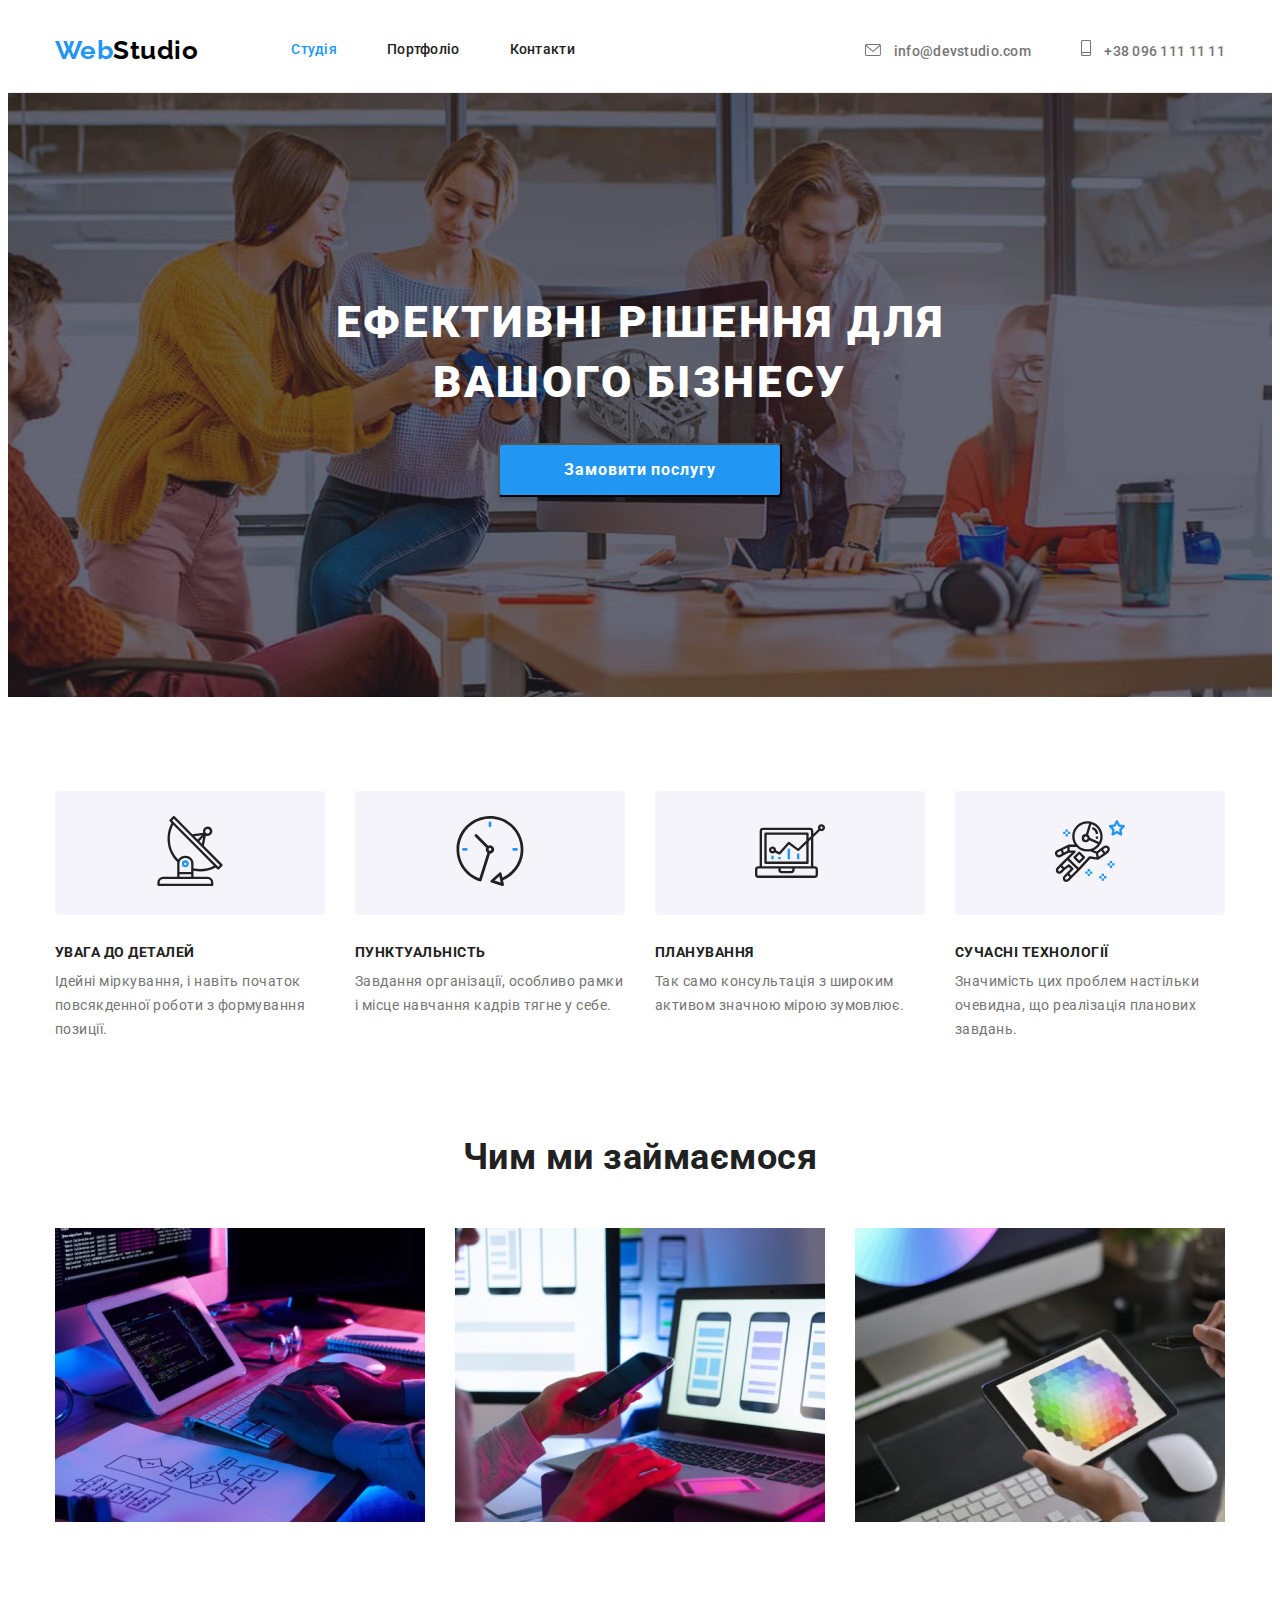
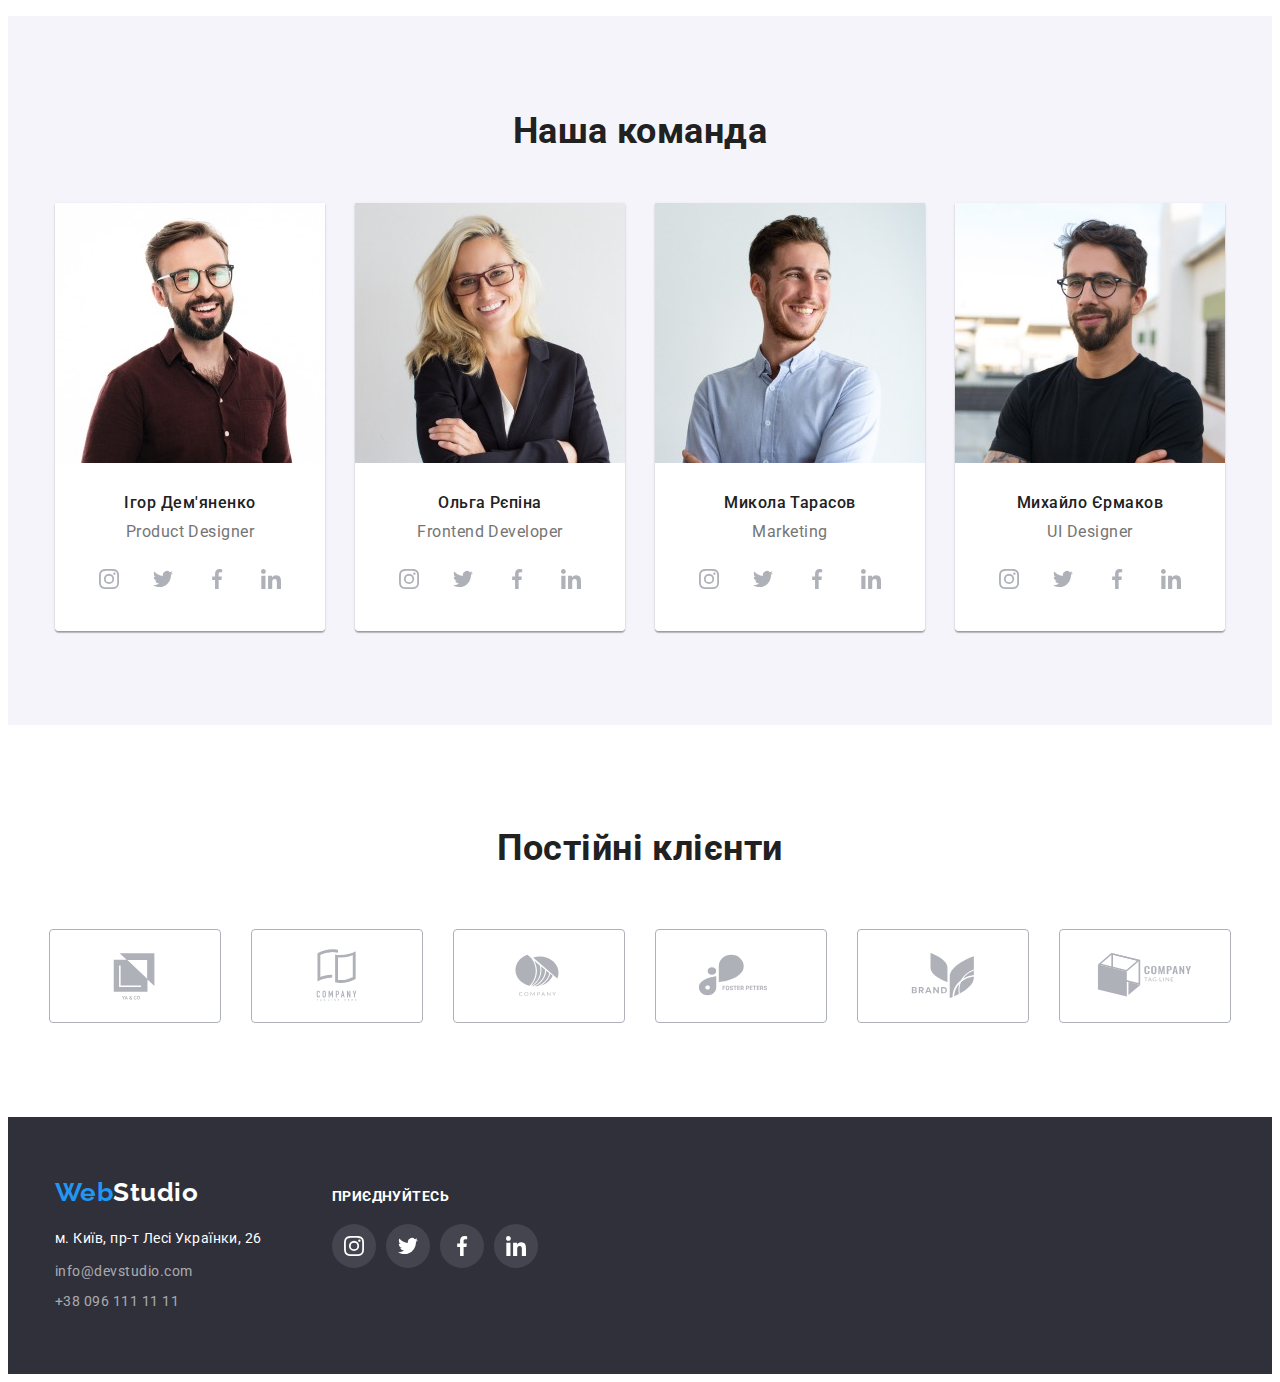
==== commit 62a24b45: "Update files with links" ====
--- a/index.html
+++ b/index.html
@@ -41,7 +41,7 @@
         <ul class="feedback list">
           <li class="item">
             <a class="link" href="mailto:info@devstudio.com" lang="en">
-              <svg clas="icon" width="16" height="12">
+              <svg class="icon" width="16" height="12">
                 <use href="./images/icons.svg#icon-envelope"></use>
               </svg>
               info@devstudio.com</a
@@ -49,7 +49,7 @@
           </li>
           <li class="item">
             <a class="link" href="tel:+380961111111">
-              <svg clas="icon" width="10" height="16">
+              <svg class="icon" width="10" height="16">
                 <use href="./images/icons.svg#icon-smartphone"></use>
               </svg>
               +38 096 111 11 11</a
--- a/css/styles.css
+++ b/css/styles.css
@@ -10,7 +10,8 @@
     --text-colour-logo: #000000;
     --text-colour-contacts-footer: rgba(255, 255, 255, 0.6);
     --border-colour-header: #ececec;
-    --border-colour-item: #eeeeee;
+    --border-colour-block: #eeeeee;
+    --colour-item: #AFB1B8;
  }
 
 *, *::before, *::after {
@@ -118,6 +119,7 @@
 .feedback {
     display: flex;
     align-items: baseline;
+    gap: 50px;
 }
 
 .feedback .link {
@@ -125,19 +127,15 @@
     color: var(--text-colour-secondary);
 }
 
-.link > .icon {
+.feedback .icon {
     margin-right: 10px;
 
     fill: var(--text-colour-secondary);
 }
 
-.link > .icon:hover,
-.link > .icon:focus {
+.feedback .icon:hover,
+.feedback .icon:focus {
     fill: var(--accent-colour);
-}
-
-.feedback .item + .item {
-    margin-left: 50px;
 }
 
 /* Webstudio styles */
@@ -332,6 +330,7 @@
 .social-link {
     display: flex;
     justify-content: center;
+    align-items: center;
     width: 44px;
     height: 44px;
     background-color: var(--bgc-primary);
@@ -344,7 +343,7 @@
 }
 
 .social-link .icon {
-    fill: #AFB1B8;
+    fill: var(--colour-item);
 }
 
 .social-link .icon:hover {
@@ -369,21 +368,26 @@
 
 .clients-list {
     display: flex;
+    justify-content: center;
     gap: 30px;
 }
 
-.clients-logo {
+.client-logo-link {
+    display: flex;
+    justify-content: center;
+    align-items: center;
     width: 170px;
     height: 92px;
 
-    padding: 16px 32px;
-    border: 1px solid #AFB1B8;
+    border: 1px solid var(--colour-item);
     border-radius: 4px;
+    fill: var(--colour-item);
 }
 
 .client-logo-link:hover,
 .client-logo-link:focus {
-    border: 1px solid #2196F3;
+    border: 1px solid var(--accent-colour);
+    fill: var(--accent-colour);
 }
 
 /* Footer styles */
@@ -478,7 +482,9 @@
 }
 
 .social-networks {
-    display: inline-block;
+    display: flex;
+    justify-content: center;
+    align-items: center;
     width: 44px;
     height: 44px;
     background-color: rgba(255, 255, 255, 0.1);
@@ -565,7 +571,7 @@
 .project-descr {
     padding: 20px 24px;
 
-    border: 1px solid var(--border-colour-item);
+    border: 1px solid var(--border-colour-block);
     border-top: none;
 }
 
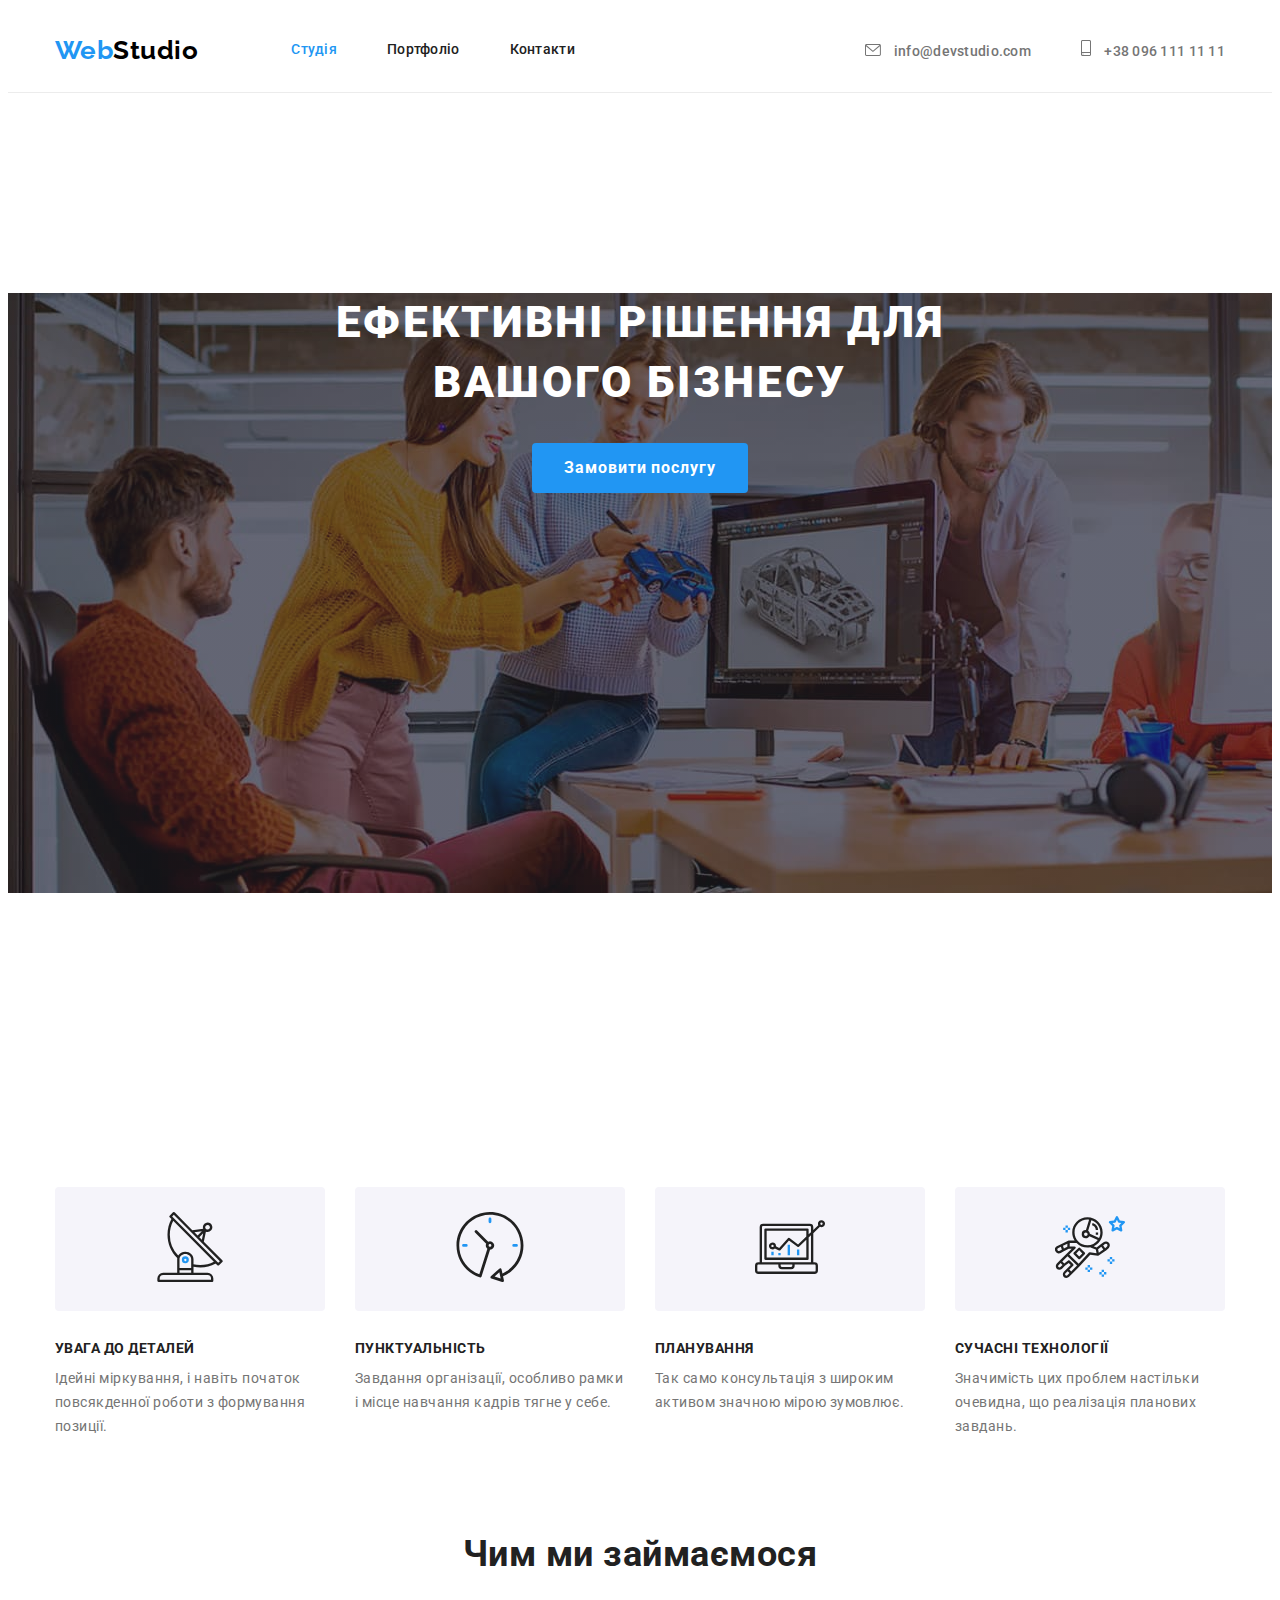
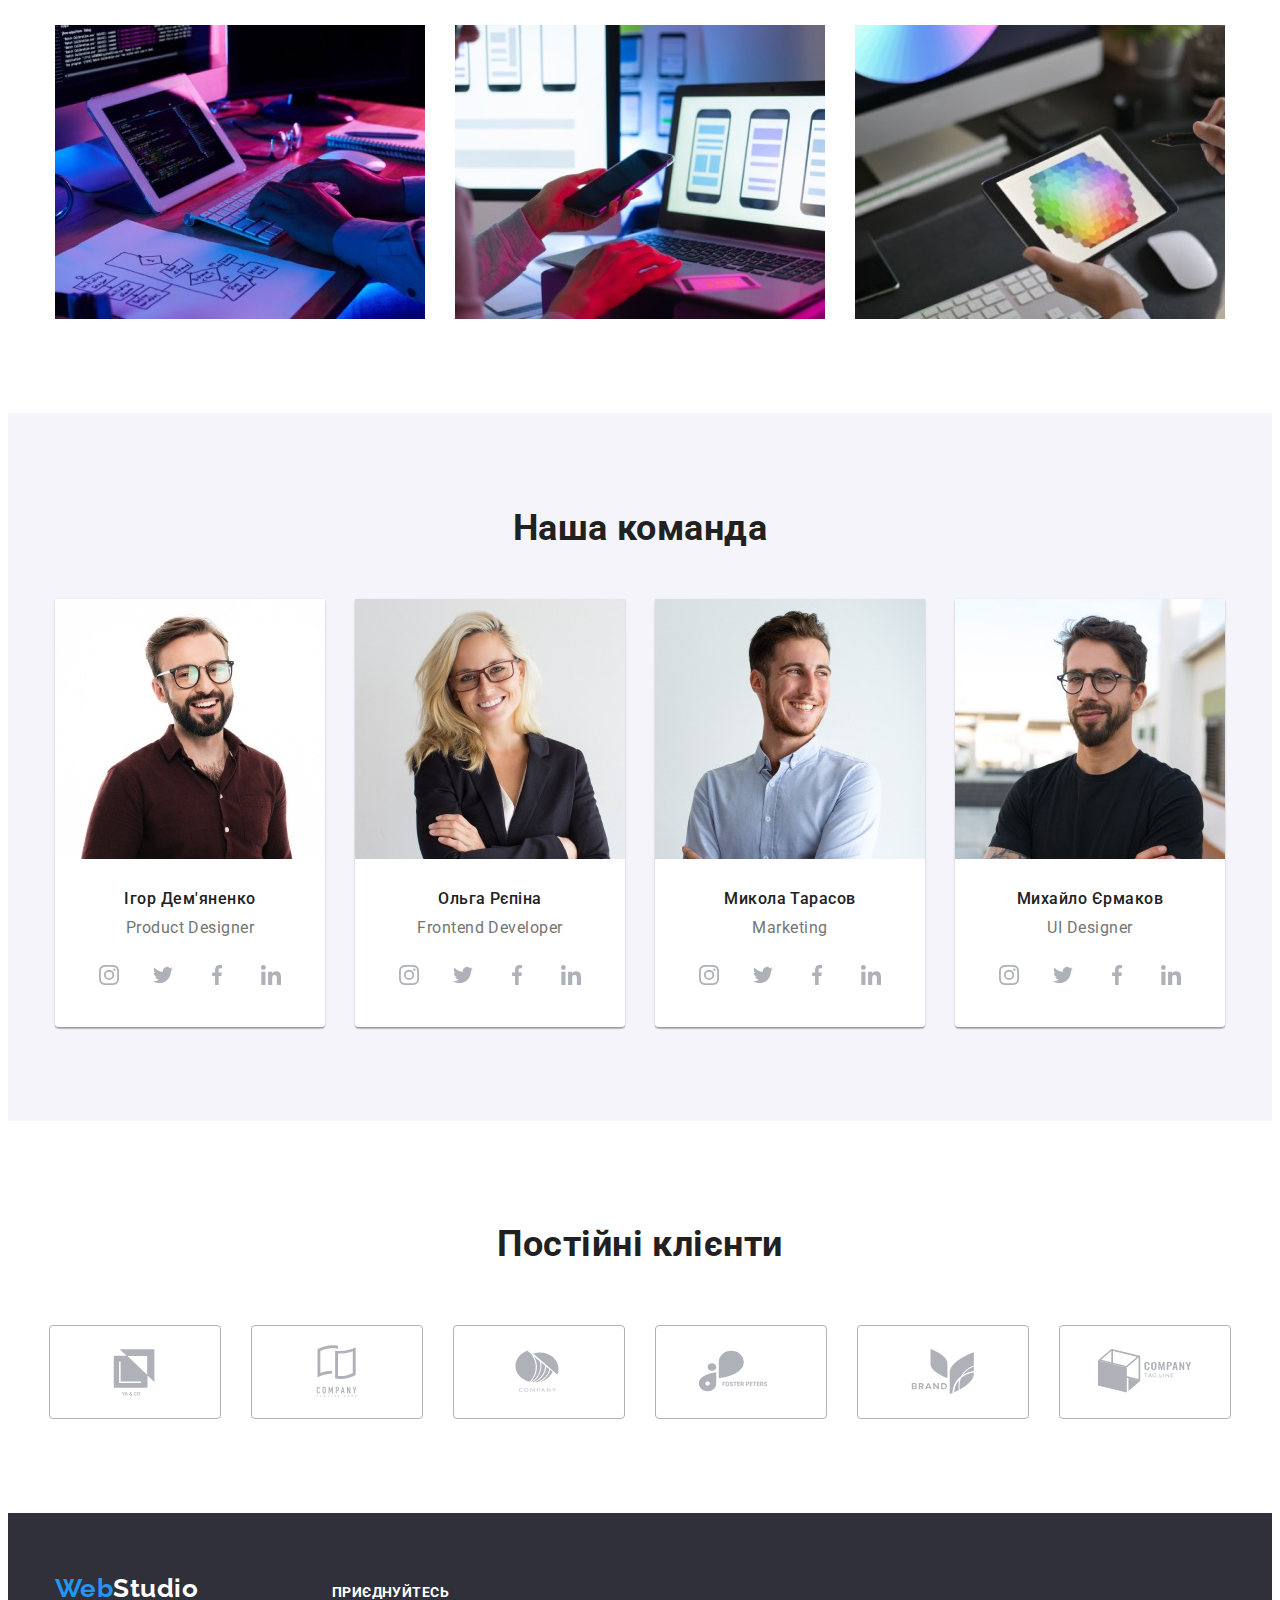
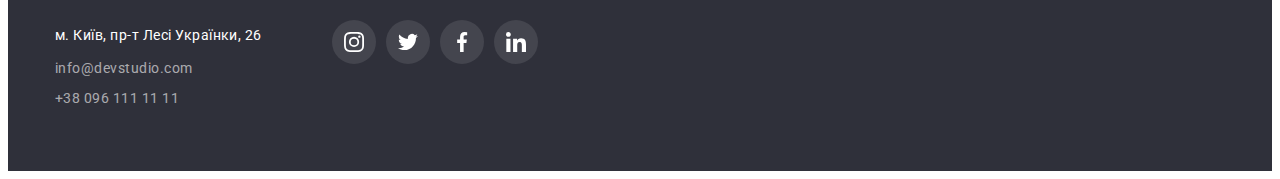
==== commit 7cedd561: "Summary" ====
--- a/index.html
+++ b/index.html
@@ -60,14 +60,14 @@
     </header>
     <main>
       <!--Герой-->
-      <div class="hero-background">
-        <section class="hero">
+      <section class="hero">
+        <div class="hero-background">
           <div class="container">
             <h1 class="hero-title">Ефективні рішення для вашого бізнесу</h1>
             <button class="button-hero" type="button">Замовити послугу</button>
           </div>
-        </section>
-      </div>
+        </div>
+      </section>
       <!--Наші переваги-->
       <section class="features">
         <div class="container">
--- a/css/styles.css
+++ b/css/styles.css
@@ -141,19 +141,21 @@
 /* Webstudio styles */
 /* hero styles */
 
+.hero {
+    text-align: center;
+    align-items: center;
+    padding-top: 200px;
+    padding-bottom: 200px;
+}
+
 .hero-background {
     max-width: 1600px;
     min-height: 600px;
+    margin-left: auto;
+    margin-right: auto;
 
     background-image: linear-gradient(to right, rgba(47, 48, 58, 0.4), rgba(47, 48, 58, 0.4)), url('../images/meeting-bgd.jpg');
-    background-position: center;
     background-size: cover;
-}
-
-.hero {
-    text-align: center;
-    padding-top: 200px;
-    padding-bottom: 200px;
 }
 
 .hero-title {
@@ -174,7 +176,6 @@
 
 .button-hero {
     display: inline-block;
-    width: 216px;
     padding: 10px 32px;
 
     font-family: inherit;
@@ -182,16 +183,18 @@
     font-size: 16px;
     line-height: 1.87;
     letter-spacing: 0.06em;
+    text-align: center;
 
     background-color: var(--accent-colour);
     color: var(--text-colour-tertiary);
 
     cursor: pointer;
-    box-shadow: 0px 4px 4px rgba(0, 0, 0, 0.15);
     border-radius: 4px;
-}
-
-.button-hero:hover {
+    border: none;
+}
+
+.button-hero:hover,
+.button-hero:focus {
     background: var(--accent-colour-hover);
     box-shadow: 0px 4px 4px rgba(0, 0, 0, 0.15);
     border-radius: 4px;
